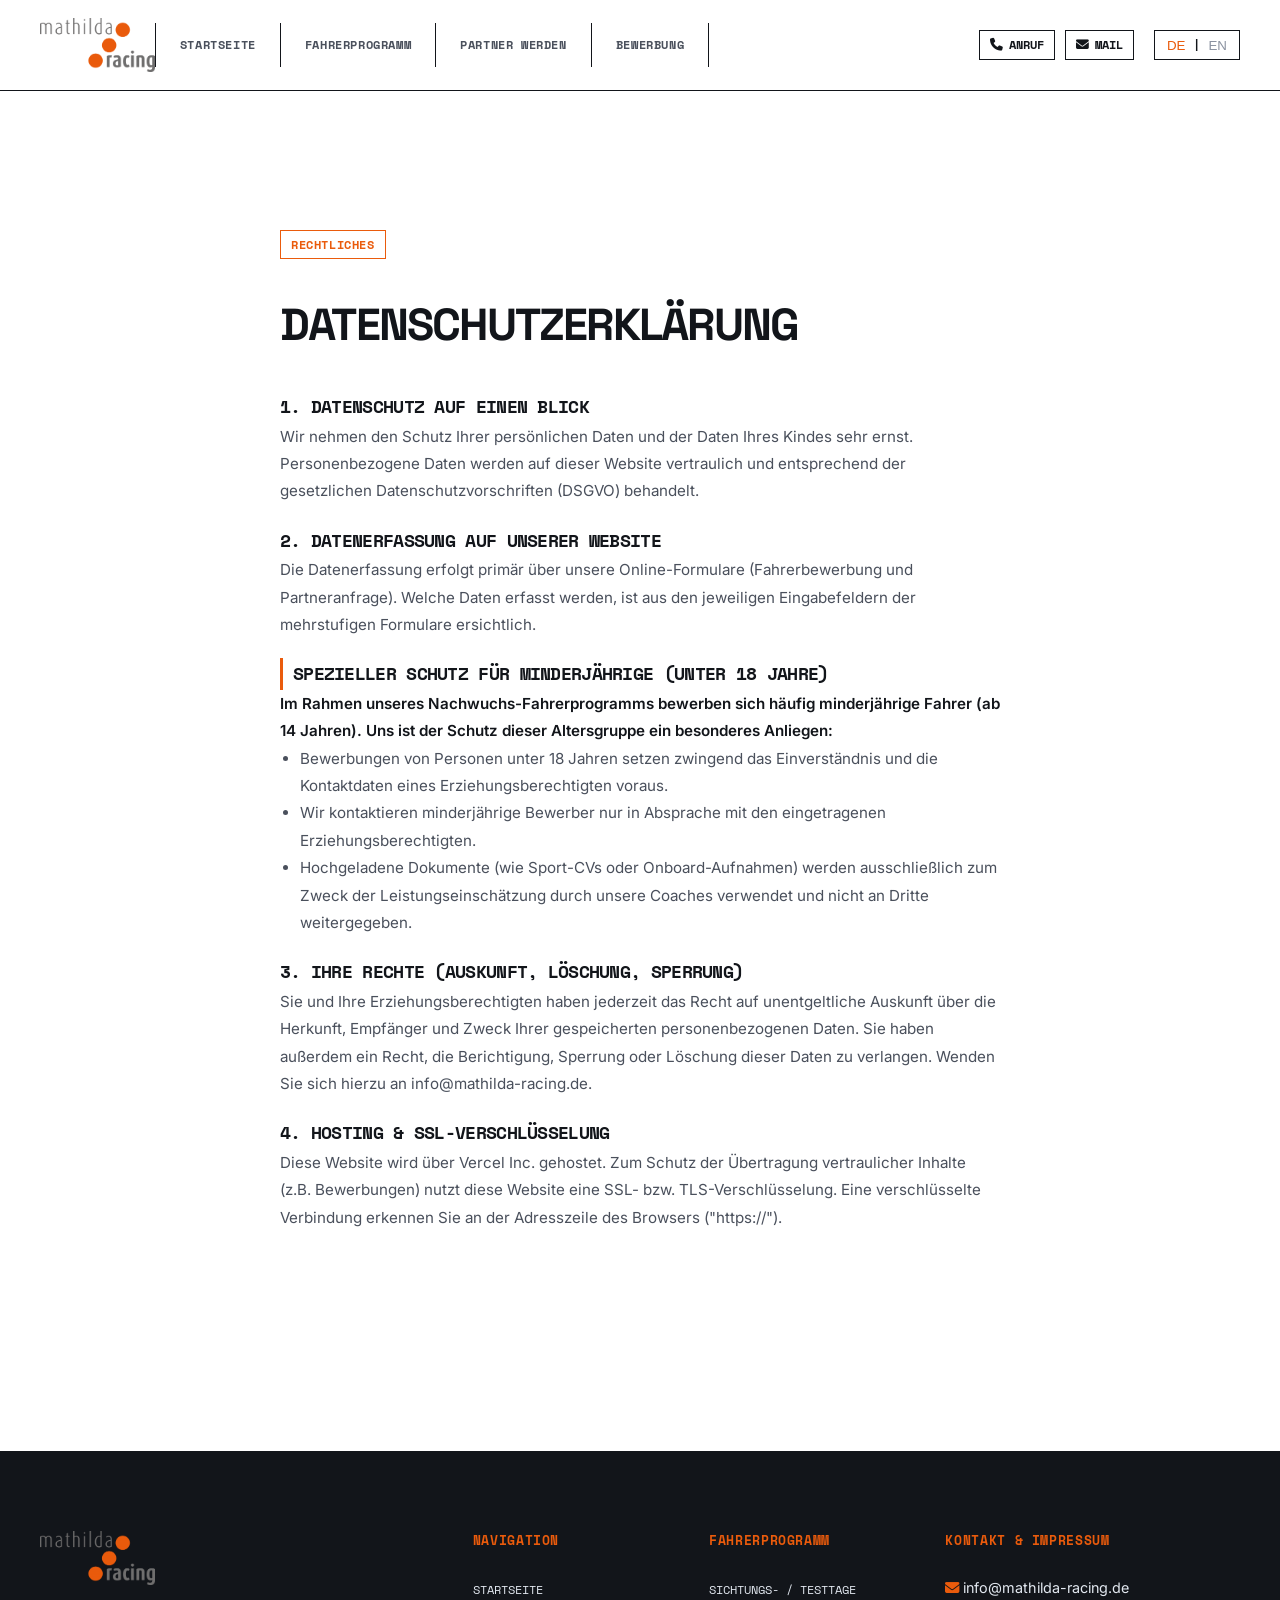
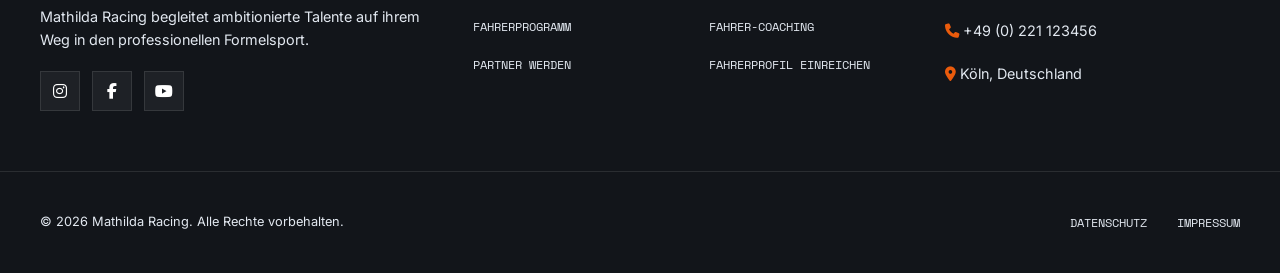
==== datenschutz.html @ 531b7402 "feat: complete migration to multi-page conversion funnel with multi-step forms and localized subpage" ====
<!DOCTYPE html>
<html lang="de">
<head>
  <meta charset="UTF-8">
  <meta name="viewport" content="width=device-width, initial-scale=1.0">
  <title>Datenschutzerklärung | Mathilda Racing</title>
  
  <!-- CSS Link -->
  <link rel="stylesheet" href="style.css">
  
  <!-- FontAwesome Icons via CDN -->
  <link rel="stylesheet" href="https://cdnjs.cloudflare.com/ajax/libs/font-awesome/6.4.0/css/all.min.css">
</head>
<body>

  <!-- HEADER & NAVIGATION -->
  <header>
    <div class="container header-container">
      <a href="index.html" class="logo-wrapper">
        <img src="./downloaded_images/mathildaLogo-min-300x141-1.png" alt="Mathilda Racing Logo" id="site-logo">
      </a>
      
      <nav id="main-nav">
        <ul>
          <li><a href="index.html">Startseite</a></li>
          <li><a href="fahrerprogramm.html">Fahrerprogramm</a></li>
          <li><a href="partner.html">Partner werden</a></li>
          <li><a href="fahrerprogramm.html#apply" class="btn-navigate">Bewerbung</a></li>
        </ul>
      </nav>

      <div class="header-contact">
        <a href="tel:+49221123456" class="contact-btn"><i class="fas fa-phone"></i> <span>Anruf</span></a>
        <a href="mailto:info@mathilda-racing.de" class="contact-btn"><i class="fas fa-envelope"></i> <span>Mail</span></a>
      </div>

      <div class="lang-switcher">
        <button class="lang-btn active" data-lang="de">DE</button>
        <span class="lang-separator">|</span>
        <button class="lang-btn" data-lang="en">EN</button>
      </div>

      <button class="mobile-nav-toggle" aria-label="Navigation umschalten" id="mobile-toggle">
        <i class="fas fa-bars"></i>
      </button>
    </div>
  </header>

  <main>
    <section class="page-section active" style="padding-top: 140px; min-height: 80vh;">
      <div class="container" style="max-width: 800px; margin: 0 auto;">
        <span class="badge">Rechtliches</span>
        <h1 style="font-size: 2.8rem; margin-top: 10px; margin-bottom: 30px;" data-i18n="legal-datenschutz-title">Datenschutzerklärung</h1>
        
        <div class="legal-content" style="color: var(--text-secondary); line-height: 1.8; font-size: 0.95rem;">
          <h3 style="color: var(--text-primary); margin-top: 20px; font-family: var(--font-mono); font-size: 1.1rem;" data-i18n="legal-ds-1-title">1. Datenschutz auf einen Blick</h3>
          <p>
            Wir nehmen den Schutz Ihrer persönlichen Daten und der Daten Ihres Kindes sehr ernst. Personenbezogene Daten werden auf dieser Website vertraulich und entsprechend der gesetzlichen Datenschutzvorschriften (DSGVO) behandelt.
          </p>

          <h3 style="color: var(--text-primary); margin-top: 20px; font-family: var(--font-mono); font-size: 1.1rem;" data-i18n="legal-ds-2-title">2. Datenerfassung auf unserer Website</h3>
          <p>
            Die Datenerfassung erfolgt primär über unsere Online-Formulare (Fahrerbewerbung und Partneranfrage). Welche Daten erfasst werden, ist aus den jeweiligen Eingabefeldern der mehrstufigen Formulare ersichtlich.
          </p>

          <h3 style="color: var(--text-primary); margin-top: 20px; font-family: var(--font-mono); font-size: 1.1rem; border-left: 3px solid var(--accent); padding-left: 10px;" data-i18n="legal-ds-minor-title">Spezieller Schutz für Minderjährige (Unter 18 Jahre)</h3>
          <p style="color: var(--text-primary); font-weight: 600;">
            Im Rahmen unseres Nachwuchs-Fahrerprogramms bewerben sich häufig minderjährige Fahrer (ab 14 Jahren). Uns ist der Schutz dieser Altersgruppe ein besonderes Anliegen:
          </p>
          <ul style="margin-left: 20px; margin-bottom: 15px;">
            <li>Bewerbungen von Personen unter 18 Jahren setzen zwingend das Einverständnis und die Kontaktdaten eines Erziehungsberechtigten voraus.</li>
            <li>Wir kontaktieren minderjährige Bewerber nur in Absprache mit den eingetragenen Erziehungsberechtigten.</li>
            <li>Hochgeladene Dokumente (wie Sport-CVs oder Onboard-Aufnahmen) werden ausschließlich zum Zweck der Leistungseinschätzung durch unsere Coaches verwendet und nicht an Dritte weitergegeben.</li>
          </ul>

          <h3 style="color: var(--text-primary); margin-top: 20px; font-family: var(--font-mono); font-size: 1.1rem;" data-i18n="legal-ds-3-title">3. Ihre Rechte (Auskunft, Löschung, Sperrung)</h3>
          <p>
            Sie und Ihre Erziehungsberechtigten haben jederzeit das Recht auf unentgeltliche Auskunft über die Herkunft, Empfänger und Zweck Ihrer gespeicherten personenbezogenen Daten. Sie haben außerdem ein Recht, die Berichtigung, Sperrung oder Löschung dieser Daten zu verlangen. Wenden Sie sich hierzu an info@mathilda-racing.de.
          </p>

          <h3 style="color: var(--text-primary); margin-top: 20px; font-family: var(--font-mono); font-size: 1.1rem;" data-i18n="legal-ds-4-title">4. Hosting & SSL-Verschlüsselung</h3>
          <p>
            Diese Website wird über Vercel Inc. gehostet. Zum Schutz der Übertragung vertraulicher Inhalte (z.B. Bewerbungen) nutzt diese Website eine SSL- bzw. TLS-Verschlüsselung. Eine verschlüsselte Verbindung erkennen Sie an der Adresszeile des Browsers ("https://").
          </p>
        </div>
      </div>
    </section>
  </main>

  <!-- FOOTER -->
  <footer>
    <div class="container footer-grid">
      <div class="footer-col">
        <div class="logo-wrapper" style="margin-bottom: 20px;">
          <img src="./downloaded_images/mathildaLogo-min-300x141-1.png" alt="Mathilda Racing Logo">
        </div>
        <p>Mathilda Racing begleitet ambitionierte Talente auf ihrem Weg in den professionellen Formelsport.</p>
        <div class="social-links">
          <a href="https://www.instagram.com/mathilda.racing/" target="_blank" class="social-btn" aria-label="Instagram"><i class="fab fa-instagram"></i></a>
          <a href="https://www.facebook.com/mathildaracing/" target="_blank" class="social-btn" aria-label="Facebook"><i class="fab fa-facebook-f"></i></a>
          <a href="https://www.youtube.com/" target="_blank" class="social-btn" aria-label="YouTube"><i class="fab fa-youtube"></i></a>
        </div>
      </div>

      <div class="footer-col">
        <h4>Navigation</h4>
        <ul class="footer-links">
          <li><a href="index.html">Startseite</a></li>
          <li><a href="fahrerprogramm.html">Fahrerprogramm</a></li>
          <li><a href="partner.html">Partner werden</a></li>
        </ul>
      </div>

      <div class="footer-col">
        <h4>Fahrerprogramm</h4>
        <ul class="footer-links">
          <li><a href="fahrerprogramm.html#program">Sichtungs- / Testtage</a></li>
          <li><a href="fahrerprogramm.html#program">Fahrer-Coaching</a></li>
          <li><a href="fahrerprogramm.html#apply">Fahrerprofil einreichen</a></li>
        </ul>
      </div>

      <div class="footer-col">
        <h4>Kontakt & Impressum</h4>
        <p><i class="fas fa-envelope text-accent"></i> info@mathilda-racing.de</p>
        <p><i class="fas fa-phone text-accent"></i> +49 (0) 221 123456</p>
        <p><i class="fas fa-location-dot text-accent"></i> Köln, Deutschland</p>
      </div>
    </div>

    <div class="container footer-bottom">
      <p>&copy; 2026 Mathilda Racing. Alle Rechte vorbehalten.</p>
      <div class="footer-legal-links">
        <a href="datenschutz.html">Datenschutz</a>
        <a href="impressum.html">Impressum</a>
      </div>
    </div>
  </footer>

  <!-- Script initialization -->
  <script src="translations.js"></script>
  <script src="app.js"></script>
</body>
</html>
---- style.css ----
@import url('https://fonts.googleapis.com/css2?family=Inter:wght@300;400;500;600;700&family=Space+Grotesk:wght@500;700;800&family=Space+Mono:wght@400;700&display=swap');

:root {
  --bg-primary: #ffffff;
  --bg-secondary: #fafafa;
  --bg-tertiary: #f2f2f5;
  --bg-card: #ffffff;
  
  --border-color: #12151a;
  --border-muted: #e2e8f0;
  
  --accent: #ea5b0c;
  --accent-hover: #ff7324;
  --accent-rgb: 234, 91, 12;
  
  --text-primary: #12151a;
  --text-secondary: #4a505c;
  --text-muted: #8a92a0;
  
  --font-display: 'Space Grotesk', sans-serif;
  --font-mono: 'Space Mono', monospace;
  --font-body: 'Inter', sans-serif;
  
  --transition: all 0.25s cubic-bezier(0.16, 1, 0.3, 1);
  --max-width: 1300px;
}

html {
  overflow-x: hidden;
  scroll-behavior: smooth;
}

* {
  box-sizing: border-box;
  margin: 0;
  padding: 0;
}

body {
  font-family: var(--font-body);
  background-color: var(--bg-primary);
  color: var(--text-primary);
  line-height: 1.6;
  overflow-x: hidden;
}

/* Custom Scrollbar */
::-webkit-scrollbar {
  width: 8px;
}
::-webkit-scrollbar-track {
  background: var(--bg-secondary);
}
::-webkit-scrollbar-thumb {
  background: var(--border-color);
}

/* Typography & Structural Elements */
h1, h2, h3, h4, h5, h6 {
  font-family: var(--font-display);
  font-weight: 800;
  letter-spacing: -0.04em; /* Tight editorial letter spacing */
  text-transform: uppercase;
  color: var(--text-primary);
}

p {
  color: var(--text-secondary);
}

a {
  color: inherit;
  text-decoration: none;
  transition: var(--transition);
}

img {
  max-width: 100%;
  height: auto;
  display: block;
}

.container {
  max-width: var(--max-width);
  margin: 0 auto;
  padding: 0 40px;
}

.text-accent {
  color: var(--accent);
}

/* Structural Badges */
.badge {
  display: inline-block;
  font-family: var(--font-mono);
  font-size: 0.75rem;
  font-weight: 700;
  text-transform: uppercase;
  color: var(--accent);
  background: transparent;
  border: 1px solid var(--accent);
  padding: 4px 10px;
  margin-bottom: 20px;
  letter-spacing: 0.05em;
}

.mono-label {
  font-family: var(--font-mono);
  font-size: 0.75rem;
  text-transform: uppercase;
  color: var(--text-muted);
  letter-spacing: 0.1em;
}

/* Custom Buttons (Editorial look) */
.btn {
  display: inline-flex;
  align-items: center;
  justify-content: center;
  padding: 16px 32px;
  font-family: var(--font-mono);
  font-weight: 700;
  font-size: 0.8rem;
  text-transform: uppercase;
  letter-spacing: 0.05em;
  cursor: pointer;
  transition: var(--transition);
  border-radius: 0;
  border: 1px solid var(--border-color);
  gap: 12px;
}

.btn-primary {
  background-color: var(--border-color);
  color: #ffffff;
}

.btn-primary:hover {
  background-color: var(--accent);
  border-color: var(--accent);
}

.btn-secondary {
  background-color: transparent;
  color: var(--text-primary);
}

.btn-secondary:hover {
  background-color: var(--bg-tertiary);
}

/* Header & Navigation */
header {
  position: fixed;
  top: 0;
  left: 0;
  width: 100%;
  z-index: 1000;
  background: rgba(255, 255, 255, 0.9);
  backdrop-filter: blur(10px);
  border-bottom: 1px solid var(--border-color);
  transition: var(--transition);
}

header.scrolled {
  padding: 5px 0;
}

.header-container {
  display: flex;
  justify-content: space-between;
  align-items: center;
  height: 90px;
  transition: var(--transition);
}

header.scrolled .header-container {
  height: 70px;
}

.logo-wrapper {
  display: flex;
  align-items: center;
}

.logo-wrapper img {
  height: 54px;
  width: auto;
  object-fit: contain;
}

header.scrolled .logo-wrapper img {
  height: 44px;
}

nav ul {
  display: flex;
  list-style: none;
  border-left: 1px solid var(--border-color);
}

nav ul li {
  border-right: 1px solid var(--border-color);
}

nav ul li a {
  display: block;
  padding: 12px 24px;
  font-family: var(--font-mono);
  font-weight: 700;
  font-size: 0.75rem;
  text-transform: uppercase;
  letter-spacing: 0.05em;
  color: var(--text-secondary);
  white-space: nowrap;
}

nav ul li a:hover, nav ul li a.active {
  color: var(--accent);
  background: var(--bg-secondary);
}

.mobile-nav-toggle {
  display: none;
  background: transparent;
  border: 1px solid var(--border-color);
  width: 44px;
  height: 44px;
  color: var(--text-primary);
  font-size: 1.2rem;
  cursor: pointer;
  align-items: center;
  justify-content: center;
}

/* Main Area */
main {
  margin-top: 90px;
}

.page-section {
  display: none;
  opacity: 0;
  transition: opacity 0.4s ease;
  padding: 100px 0;
}

#home.page-section {
  padding: 0;
}

.page-section.active {
  display: block;
  opacity: 1;
}

/* ----------------- SECTION: HOME ----------------- */
/* Hero Section (Centered Dark Layout) */
.hero {
  position: relative;
  min-height: 85vh;
  display: flex;
  align-items: center;
  justify-content: center;
  text-align: center;
  border-bottom: 1px solid var(--border-color);
  overflow: hidden;
}

.hero-slideshow {
  position: absolute;
  top: 0;
  left: 0;
  width: 100%;
  height: 100%;
  z-index: 1;
  overflow: hidden;
  background-color: #0c0d10; /* Dark background prevents white-flashing during transitions */
}

.hero-slide {
  position: absolute;
  top: 0;
  left: 0;
  width: 100%;
  height: 100%;
  background-size: cover;
  background-position: center 38%; /* Vertically centers the drivers' faces/helmets */
  transform-origin: center 38%;    /* Zooms in/out directly from the faces to prevent cropping during animation */
  opacity: 0;
  transition: opacity 1.5s ease-in-out; /* Smooth cross-fade transition */
  filter: brightness(0.32) contrast(1.05); /* Darkened for strong contrast */
  transform: scale(1.02);
  animation: slowZoom 20s infinite alternate ease-in-out; /* Continuous zoom prevents snapping on class toggle */
}

.hero-slide.active {
  opacity: 1;
}

.hero-gradient-overlay {
  position: absolute;
  top: 0;
  left: 0;
  width: 100%;
  height: 100%;
  z-index: 2;
  background: rgba(18, 21, 26, 0.45); /* Extra dark layer */
}

.hero-container-inner {
  position: relative;
  z-index: 3;
  width: 100%;
  display: flex;
  justify-content: center;
}

.hero-content-wrapper {
  max-width: 850px;
  display: flex;
  flex-direction: column;
  align-items: center;
  text-align: center;
}

.hero h1 {
  font-size: 4rem;
  line-height: 0.95;
  margin-bottom: 24px;
  font-weight: 800;
  color: #ffffff !important;
}

.hero .text-gradient {
  background: linear-gradient(135deg, #ffffff 45%, #ffb380 100%);
  -webkit-background-clip: text;
  -webkit-text-fill-color: transparent;
}

.hero .sub-headline {
  font-size: 1.25rem;
  color: #e2e8f0; /* Crisp light silver for readability */
  margin-bottom: 40px;
  max-width: 650px;
}

.hero-ctas {
  display: flex;
  justify-content: center;
  gap: 20px;
}

.hero-ctas .btn-primary {
  background-color: var(--accent) !important;
  border-color: var(--accent) !important;
  color: #ffffff !important;
}

.hero-ctas .btn-primary:hover {
  background-color: var(--accent-hover) !important;
  border-color: var(--accent-hover) !important;
}

.hero-ctas .btn-secondary {
  color: #ffffff !important;
  border: 1px solid rgba(255, 255, 255, 0.5) !important;
  background: rgba(255, 255, 255, 0.08) !important;
}

.hero-ctas .btn-secondary:hover {
  background: #ffffff !important;
  color: #000000 !important;
  border-color: #ffffff !important;
}

/* Trust Banner (Datasheet layout) */
.trust-banner {
  background: var(--bg-secondary);
  border-bottom: 1px solid var(--border-color);
}

.trust-grid {
  display: grid;
  grid-template-columns: repeat(4, 1fr);
}

.trust-item {
  padding: 40px;
  border-right: 1px solid var(--border-color);
}

.trust-item:last-child {
  border-right: none;
}

.trust-number {
  font-family: var(--font-display);
  font-size: 3rem;
  font-weight: 800;
  color: var(--accent);
  line-height: 1;
  margin-bottom: 10px;
}

.trust-text {
  font-family: var(--font-mono);
  font-size: 0.7rem;
  color: var(--text-secondary);
  text-transform: uppercase;
  letter-spacing: 0.05em;
  font-weight: 700;
}

/* Offering / Bento Grid (Strict Outlines) */
.offering-section {
  padding: 120px 0;
  border-bottom: 1px solid var(--border-color);
}

.section-header-editorial {
  display: flex;
  justify-content: space-between;
  align-items: flex-end;
  margin-bottom: 60px;
  border-bottom: 1px solid var(--border-color);
  padding-bottom: 30px;
}

.section-title {
  font-size: 3rem;
}

.grid-cards {
  display: grid;
  grid-template-columns: repeat(3, 1fr);
  border: 1px solid var(--border-color);
}

.card {
  background: var(--bg-card);
  padding: 50px 40px;
  border-right: 1px solid var(--border-color);
  transition: var(--transition);
  display: flex;
  flex-direction: column;
}

.card:last-child {
  border-right: none;
}

.card:hover {
  background: var(--bg-secondary);
}

.card-icon {
  font-size: 2.5rem;
  color: var(--accent);
  margin-bottom: 30px;
}

.card h3 {
  font-size: 1.6rem;
  margin-bottom: 16px;
}

.card p {
  font-size: 0.95rem;
  margin-bottom: 30px;
  flex-grow: 1;
}

.card-list {
  list-style: none;
  margin-bottom: 40px;
}

.card-list li {
  font-family: var(--font-mono);
  font-size: 0.75rem;
  color: var(--text-secondary);
  margin-bottom: 12px;
  display: flex;
  align-items: center;
  gap: 12px;
}

.card-list li::before {
  content: '→';
  color: var(--accent);
  font-weight: bold;
}

/* Timeline Flow (Structural Grid) */
.process-section {
  padding: 120px 0;
  border-bottom: 1px solid var(--border-color);
}

.timeline {
  display: grid;
  grid-template-columns: repeat(5, 1fr);
  border: 1px solid var(--border-color);
  margin-top: 60px;
}

.timeline-step {
  padding: 40px 30px;
  border-right: 1px solid var(--border-color);
  position: relative;
  transition: var(--transition);
}

.timeline-step:last-child {
  border-right: none;
}

.timeline-step:hover {
  background: var(--bg-secondary);
}

.timeline-number {
  font-family: var(--font-mono);
  font-size: 2.5rem;
  font-weight: 700;
  color: var(--accent);
  margin-bottom: 20px;
  opacity: 0.3;
  transition: var(--transition);
}

.timeline-step:hover .timeline-number {
  opacity: 1;
}

.timeline-step h4 {
  font-size: 1.1rem;
  margin-bottom: 12px;
}

.timeline-step p {
  font-size: 0.85rem;
}

/* Case Study Teaser Box (Editorial Asymmetrical) */
.case-study-teaser {
  padding: 120px 0;
  border-bottom: 1px solid var(--border-color);
}

.teaser-box {
  display: grid;
  grid-template-columns: 1.1fr 1fr;
  border: 1px solid var(--border-color);
}

.teaser-image {
  height: 100%;
  min-height: 500px;
  background-size: cover;
  background-position: center top; /* Align to top to prevent cropping heads or cars */
  border-right: 1px solid var(--border-color);
}

.teaser-content {
  padding: 60px;
  display: flex;
  flex-direction: column;
  justify-content: center;
}

.teaser-content h3 {
  font-size: 2.2rem;
  margin-bottom: 20px;
  line-height: 1.1;
}

.teaser-content p {
  margin-bottom: 40px;
}

/* Call to Action Block */
.cta-block {
  text-align: center;
  padding: 150px 40px;
  background: var(--bg-secondary);
  border-bottom: 1px solid var(--border-color);
}

.cta-block h2 {
  font-size: 3.5rem;
  line-height: 0.95;
  margin-bottom: 24px;
}

.cta-block p {
  max-width: 600px;
  margin: 0 auto 40px;
  font-size: 1.1rem;
}

/* ----------------- SECTION: PROGRAM ----------------- */
.phases-grid {
  display: grid;
  grid-template-columns: repeat(3, 1fr);
  border: 1px solid var(--border-color);
  margin-top: 60px;
  margin-bottom: 80px;
}

.phase-card {
  padding: 50px 40px;
  border-right: 1px solid var(--border-color);
  background: var(--bg-card);
}

.phase-card:last-child {
  border-right: none;
}

.phase-header {
  display: flex;
  justify-content: space-between;
  align-items: flex-end;
  margin-bottom: 30px;
  border-bottom: 1px solid var(--border-color);
  padding-bottom: 20px;
}

.phase-number {
  font-family: var(--font-mono);
  font-size: 2rem;
  color: var(--accent);
  opacity: 0.5;
}

.phase-card h3 {
  font-size: 1.5rem;
}

.phase-list {
  list-style: none;
}

.phase-list li {
  font-size: 0.95rem;
  color: var(--text-secondary);
  padding: 12px 0;
  border-bottom: 1px solid var(--border-muted);
  display: flex;
  align-items: flex-start;
  gap: 12px;
}

.phase-list li:last-child {
  border-bottom: none;
}

.phase-list li::before {
  content: '▸';
  color: var(--accent);
}

/* Parent Info Center */
.parent-info-box {
  border: 1px solid var(--border-color);
  padding: 60px;
  margin: 80px 0;
  background: var(--bg-secondary);
}

.parent-info-content h3 {
  font-size: 2rem;
  margin-bottom: 20px;
  display: flex;
  align-items: center;
  gap: 16px;
}

.parent-info-grid {
  display: grid;
  grid-template-columns: repeat(2, 1fr);
  gap: 40px;
  margin-top: 40px;
}

.parent-item h4 {
  font-size: 1.15rem;
  margin-bottom: 12px;
}

.parent-item p {
  font-size: 0.9rem;
}

/* Pathways & Pricing */
.pathway-section {
  padding: 100px 0;
}

.pricing-grid {
  display: grid;
  grid-template-columns: repeat(4, 1fr);
  border: 1px solid var(--border-color);
  margin-top: 60px;
}

.price-card {
  background: var(--bg-card);
  padding: 40px 30px;
  border-right: 1px solid var(--border-color);
  text-align: left;
  display: flex;
  flex-direction: column;
  position: relative;
}

.price-card:last-child {
  border-right: none;
}

.price-card.featured {
  background: var(--bg-secondary);
}

.price-card.featured::after {
  content: '[ BEST OPTION ]';
  position: absolute;
  top: 24px;
  right: 24px;
  font-family: var(--font-mono);
  font-weight: 700;
  font-size: 0.65rem;
  color: var(--accent);
}

.price-card h3 {
  font-size: 1.3rem;
  margin-bottom: 8px;
}

.price-card p {
  font-size: 0.9rem;
  color: var(--text-secondary);
  line-height: 1.5;
  min-height: 65px; /* Ensures all descriptions take up the same vertical space for perfect grid alignment */
  margin-bottom: 20px;
}

.price-tag {
  font-family: var(--font-mono);
  font-size: 1.25rem;
  font-weight: 700;
  color: var(--accent);
  margin: 20px 0;
  border-bottom: 1px solid var(--border-color);
  padding-bottom: 10px;
}

.price-features {
  list-style: none;
  margin-bottom: 30px;
  flex-grow: 1;
}

.price-features li {
  font-size: 0.85rem;
  color: var(--text-secondary);
  margin-bottom: 12px;
  display: flex;
  gap: 8px;
}

.price-features li::before {
  content: '·';
  color: var(--accent);
  font-weight: 900;
}

/* ----------------- SECTION: FAHRER ----------------- */
.case-study-hero {
  display: grid;
  grid-template-columns: 1.1fr 1fr;
  border: 1px solid var(--border-color);
  margin-top: 60px;
  margin-bottom: 60px;
}

.case-study-media {
  display: flex;
}

.case-study-media img {
  width: 100%;
  height: 100%;
  min-height: 500px;
  object-fit: cover;
  object-position: center top; /* Prevent Mathilda's head from being cut off in portrait photo */
  border-right: 1px solid var(--border-color);
}

.case-study-text {
  padding: 60px;
  display: flex;
  flex-direction: column;
  justify-content: center;
}

.case-study-text h2 {
  font-size: 2.5rem;
  margin-bottom: 20px;
  line-height: 1.05;
}

.driver-stats-grid {
  display: grid;
  grid-template-columns: repeat(2, 1fr);
  border: 1px solid var(--border-color);
  margin-bottom: 100px;
}

.stats-card {
  padding: 50px;
  border-right: 1px solid var(--border-color);
}

.stats-card:last-child {
  border-right: none;
}

.stats-card h3 {
  font-size: 1.5rem;
  margin-bottom: 24px;
  border-bottom: 1px solid var(--border-color);
  padding-bottom: 15px;
}

.stats-list li {
  display: flex;
  justify-content: space-between;
  padding: 12px 0;
  border-bottom: 1px solid var(--border-muted);
  font-size: 0.95rem;
}

.stats-label {
  font-family: var(--font-mono);
  font-size: 0.75rem;
  color: var(--text-muted);
}

.stats-value {
  font-weight: 700;
}

/* Image Slider Gallery */
.gallery-section {
  padding: 100px 0;
  border-top: 1px solid var(--border-color);
}

.carousel-container {
  position: relative;
  margin-top: 60px;
  border: 1px solid var(--border-color);
  overflow: hidden;
}

.carousel-track {
  display: flex;
  transition: transform 0.5s cubic-bezier(0.16, 1, 0.3, 1);
  height: 600px;
}

.carousel-slide {
  min-width: 100%;
  height: 100%;
  position: relative;
}

.carousel-slide img {
  width: 100%;
  height: 100%;
  object-fit: cover;
}

.carousel-caption {
  position: absolute;
  bottom: 0;
  left: 0;
  right: 0;
  background: linear-gradient(transparent, rgba(18, 21, 26, 0.9));
  padding: 40px;
  color: #ffffff;
}

.carousel-caption h4 {
  font-size: 1.5rem;
  margin-bottom: 8px;
  color: #ffffff;
}

.carousel-caption p {
  color: var(--border-muted);
}

.carousel-btn {
  position: absolute;
  top: 50%;
  transform: translateY(-50%);
  background: var(--border-color);
  border: none;
  color: #ffffff;
  width: 60px;
  height: 60px;
  display: flex;
  align-items: center;
  justify-content: center;
  cursor: pointer;
  z-index: 10;
  font-size: 1.2rem;
  transition: var(--transition);
}

.carousel-btn:hover {
  background: var(--accent);
}

.carousel-btn.prev {
  left: 0;
}

.carousel-btn.next {
  right: 0;
}

/* ----------------- SECTION: PARTNER ----------------- */
.partner-pitch {
  display: grid;
  grid-template-columns: 1.2fr 1fr;
  border: 1px solid var(--border-color);
  margin-top: 60px;
  margin-bottom: 60px;
}

.pitch-text {
  padding: 60px;
  display: flex;
  flex-direction: column;
  justify-content: center;
  border-right: 1px solid var(--border-color);
}

.pitch-text h2 {
  font-size: 2.5rem;
  margin-bottom: 20px;
}

.pitch-image {
  height: 100%;
  min-height: 500px;
  background-size: cover;
  background-position: center;
}

.options-grid {
  display: grid;
  grid-template-columns: repeat(3, 1fr);
  border: 1px solid var(--border-color);
}

.option-card {
  padding: 50px 40px;
  border-right: 1px solid var(--border-color);
  background: var(--bg-card);
}

.option-card:last-child {
  border-right: none;
}

.option-icon {
  font-size: 2.5rem;
  color: var(--accent);
  margin-bottom: 24px;
}

.option-card h3 {
  font-size: 1.4rem;
  margin-bottom: 12px;
}

/* Logos list style */
.logo-showcase {
  padding: 100px 0;
  border-top: 1px solid var(--border-color);
}

.logo-grid {
  display: grid;
  grid-template-columns: repeat(5, 1fr);
  border: 1px solid var(--border-color);
  margin-top: 50px;
}

.logo-item {
  background: var(--bg-card);
  border-right: 1px solid var(--border-color);
  padding: 30px;
  display: flex;
  align-items: center;
  justify-content: center;
  height: 120px;
  transition: var(--transition);
}

.logo-item:last-child {
  border-right: none;
}

.logo-item img {
  max-height: 50px;
  max-width: 100%;
  object-fit: contain;
  filter: grayscale(1) contrast(1.2);
  opacity: 0.6;
  transition: var(--transition);
}

.logo-item:hover img {
  filter: grayscale(0) contrast(1);
  opacity: 1;
}

/* ----------------- SECTION: BEWERBUNG ----------------- */
.forms-container {
  max-width: 800px;
  margin: 60px auto 0;
}

.form-toggle-wrapper {
  display: grid;
  grid-template-columns: repeat(2, 1fr);
  border: 1px solid var(--border-color);
  margin-bottom: 40px;
}

.form-toggle-btn {
  padding: 18px;
  background: transparent;
  border: none;
  color: var(--text-secondary);
  font-family: var(--font-mono);
  font-weight: 700;
  font-size: 0.8rem;
  cursor: pointer;
  transition: var(--transition);
  text-transform: uppercase;
  letter-spacing: 0.05em;
  border-right: 1px solid var(--border-color);
}

.form-toggle-btn:last-child {
  border-right: none;
}

.form-toggle-btn.active {
  background: var(--border-color);
  color: #ffffff;
}

.contact-form-section {
  display: none;
  border: 1px solid var(--border-color);
  padding: 50px;
  background: var(--bg-card);
}

.contact-form-section.active {
  display: block;
}

.contact-form-section h3 {
  font-size: 1.8rem;
  margin-bottom: 30px;
  border-bottom: 1px solid var(--border-color);
  padding-bottom: 15px;
}

.form-group {
  margin-bottom: 24px;
}

.form-row {
  display: grid;
  grid-template-columns: repeat(2, 1fr);
  gap: 24px;
}

label {
  display: block;
  font-family: var(--font-mono);
  font-size: 0.7rem;
  font-weight: 700;
  text-transform: uppercase;
  margin-bottom: 8px;
  color: var(--text-secondary);
  letter-spacing: 0.05em;
}

input[type="text"],
input[type="email"],
input[type="number"],
input[type="tel"],
select,
textarea {
  width: 100%;
  padding: 16px;
  background: var(--bg-secondary);
  border: 1px solid var(--border-color);
  border-radius: 0;
  color: var(--text-primary);
  font-family: var(--font-body);
  font-size: 0.9rem;
  transition: var(--transition);
}

input:focus,
select:focus,
textarea:focus {
  outline: none;
  border-color: var(--accent);
  background: var(--bg-primary);
}

.file-upload-wrapper {
  border: 1px dashed var(--border-color);
  padding: 40px;
  text-align: center;
  background: var(--bg-secondary);
  cursor: pointer;
  transition: var(--transition);
}

.file-upload-wrapper:hover {
  background: var(--bg-tertiary);
}

.file-upload-wrapper i {
  font-size: 2rem;
  color: var(--text-muted);
  margin-bottom: 12px;
  display: block;
}

.form-feedback {
  margin-top: 30px;
  padding: 24px;
  border: 1px solid var(--border-color);
  display: none;
}

.form-feedback.success {
  background: rgba(234, 91, 12, 0.05);
  border-color: var(--accent);
  color: var(--text-primary);
  display: block;
}

/* ----------------- SECTION: FAQS ----------------- */
.faq-search {
  max-width: 600px;
  margin: 50px auto 40px;
}

.faq-search input {
  padding: 16px 24px;
  font-family: var(--font-mono);
}

.faq-list {
  max-width: 800px;
  margin: 0 auto;
  border-top: 1px solid var(--border-color);
}

.faq-item {
  border-bottom: 1px solid var(--border-color);
  background: var(--bg-card);
  transition: var(--transition);
}

.faq-question {
  padding: 24px;
  cursor: pointer;
  display: flex;
  justify-content: space-between;
  align-items: center;
  font-family: var(--font-display);
  font-weight: 800;
  font-size: 1.1rem;
}

.faq-answer {
  max-height: 0;
  overflow: hidden;
  transition: max-height 0.4s cubic-bezier(0.16, 1, 0.3, 1);
  background: var(--bg-secondary);
  border-top: 1px solid transparent;
}

.faq-answer-inner {
  padding: 24px 30px;
  font-size: 0.95rem;
  color: var(--text-secondary);
}

.faq-item.active .faq-answer {
  max-height: 500px;
  border-top-color: var(--border-color);
}

.faq-toggle-icon {
  font-family: var(--font-mono);
  font-size: 1.2rem;
  color: var(--text-muted);
  transition: var(--transition);
}

.faq-item.active .faq-toggle-icon {
  transform: rotate(45deg);
  color: var(--accent);
}

/* ----------------- FOOTER ----------------- */
footer {
  background: var(--border-color);
  color: #ffffff;
  padding: 80px 0 40px;
  margin-top: 120px;
}

.footer-grid {
  display: grid;
  grid-template-columns: 2fr 1fr 1fr 1.5fr;
  gap: 40px;
  margin-bottom: 60px;
}

.footer-col h4 {
  font-family: var(--font-mono);
  font-size: 0.8rem;
  margin-bottom: 24px;
  color: var(--accent);
  letter-spacing: 0.05em;
}

.footer-col p {
  font-size: 0.9rem;
  margin-bottom: 20px;
  color: var(--border-muted);
}

.footer-links {
  list-style: none;
}

.footer-links li {
  margin-bottom: 12px;
}

.footer-links li a {
  font-family: var(--font-mono);
  font-size: 0.75rem;
  color: var(--border-muted);
  text-transform: uppercase;
}

.footer-links li a:hover {
  color: var(--accent);
}

.social-links {
  display: flex;
  gap: 12px;
}

.social-btn {
  width: 40px;
  height: 40px;
  background: rgba(255, 255, 255, 0.05);
  border: 1px solid rgba(255, 255, 255, 0.1);
  display: flex;
  align-items: center;
  justify-content: center;
  transition: var(--transition);
  color: #ffffff;
}

.social-btn:hover {
  background: var(--accent);
  border-color: var(--accent);
  color: #000000;
}

.footer-bottom {
  border-top: 1px solid rgba(255, 255, 255, 0.1);
  padding-top: 40px;
  display: flex;
  justify-content: space-between;
  align-items: center;
}

.footer-bottom p {
  font-size: 0.8rem;
  color: var(--border-muted);
}

.footer-legal-links {
  display: flex;
  gap: 30px;
}

.footer-legal-links a {
  font-family: var(--font-mono);
  font-size: 0.75rem;
  color: var(--border-muted);
  text-transform: uppercase;
}

/* Header Contact Buttons */
.header-contact {
  display: flex;
  align-items: center;
  gap: 10px;
  margin-left: auto;
}

.contact-btn {
  display: inline-flex;
  align-items: center;
  gap: 6px;
  font-family: var(--font-mono);
  font-size: 0.75rem;
  font-weight: 700;
  color: var(--text-primary);
  border: 1px solid var(--border-color);
  padding: 4px 10px;
  transition: var(--transition);
  text-transform: uppercase;
}

.contact-btn:hover {
  border-color: var(--accent);
  color: var(--accent);
}

.contact-btn i {
  font-size: 0.8rem;
}

/* Language Switcher */
.lang-switcher {
  display: flex;
  align-items: center;
  font-family: var(--font-mono);
  font-size: 0.75rem;
  font-weight: 700;
  margin-left: 20px;
  border: 1px solid var(--border-color);
  padding: 4px 8px;
}

.lang-btn {
  background: transparent;
  border: none;
  color: var(--text-muted);
  cursor: pointer;
  transition: var(--transition);
  padding: 2px 4px;
}

.lang-btn.active, .lang-btn:hover {
  color: var(--accent);
}

.lang-separator {
  color: var(--border-color);
  margin: 0 4px;
}

/* Responsive adjustments */
@media (max-width: 1024px) {
  /* Mobile Menu Toggling at 1024px Breakpoint to prevent crowding */
  nav {
    display: none;
  }
  nav.open {
    display: block;
    position: absolute;
    top: 100%;
    left: 0;
    width: 100%;
    background: #ffffff;
    border-bottom: 1px solid var(--border-color);
    z-index: 999;
  }
  nav.open ul {
    flex-direction: column;
    border-left: none;
  }
  nav.open ul li {
    border-right: none;
    border-bottom: 1px solid var(--border-muted);
  }
  nav.open ul li:last-child {
    border-bottom: none;
  }
  nav.open ul li a {
    padding: 16px 24px;
  }
  .logo-wrapper img {
    height: 44px;
  }
  header.scrolled .logo-wrapper img {
    height: 38px;
  }
  .mobile-nav-toggle {
    display: flex;
  }
  .header-contact {
    margin-left: auto;
    margin-right: 10px;
  }
  .lang-switcher {
    margin-left: 0;
    margin-right: 15px;
  }

  /* Bento grid layouts -> 1 column */
  .grid-cards,
  .phases-grid,
  .options-grid {
    grid-template-columns: 1fr;
    border-bottom: none;
  }
  .card,
  .phase-card,
  .option-card {
    border-right: none !important;
    border-bottom: 1px solid var(--border-color) !important;
  }
  .card:last-child,
  .phase-card:last-child,
  .option-card:last-child {
    border-bottom: none !important;
  }

  /* Trust grid -> 2 columns */
  .trust-grid {
    grid-template-columns: repeat(2, 1fr);
  }
  .trust-item {
    border-right: 1px solid var(--border-color) !important;
    border-bottom: 1px solid var(--border-color) !important;
  }
  .trust-item:nth-child(2n) {
    border-right: none !important;
  }
  .trust-item:nth-child(3),
  .trust-item:nth-child(4) {
    border-bottom: none !important;
  }

  /* Logo grid -> 3 columns */
  .logo-grid {
    grid-template-columns: repeat(3, 1fr);
  }
  .logo-item {
    border-right: 1px solid var(--border-color) !important;
    border-bottom: 1px solid var(--border-color) !important;
  }
  .logo-item:nth-child(3n) {
    border-right: none !important;
  }
  .logo-item:nth-child(4),
  .logo-item:nth-child(5) {
    border-bottom: none !important;
  }

  /* Hero section -> scaling on tablets */
  .hero {
    min-height: 70vh;
  }
  .hero h1 {
    font-size: 3rem;
  }
  .hero .sub-headline {
    font-size: 1.1rem;
    padding: 0 20px;
  }

  /* Asymmetric blocks -> 1 column stack */
  .case-study-hero,
  .teaser-box,
  .partner-pitch {
    grid-template-columns: 1fr;
  }
  .case-study-media img,
  .teaser-image,
  .pitch-image {
    width: 100%;
    height: 380px;
    border-right: none !important;
    border-bottom: 1px solid var(--border-color) !important;
  }
  .teaser-content,
  .case-study-text,
  .pitch-text {
    padding: 50px 24px;
  }

  /* Pricing grid -> 2 columns */
  .pricing-grid {
    grid-template-columns: repeat(2, 1fr);
  }
  .price-card {
    border-right: 1px solid var(--border-color) !important;
    border-bottom: 1px solid var(--border-color) !important;
  }
  .price-card:nth-child(2n) {
    border-right: none !important;
  }
  .price-card:nth-child(3),
  .price-card:nth-child(4) {
    border-bottom: none !important;
  }

  /* Timeline -> 1 column stack on tablets to avoid text compression */
  .timeline {
    grid-template-columns: 1fr;
  }
  .timeline-step {
    border-right: none !important;
    border-bottom: 1px solid var(--border-color) !important;
  }
  .timeline-step:last-child {
    border-bottom: none !important;
  }
}

@media (max-width: 768px) {
  .container {
    padding: 0 20px;
  }
  .header-container {
    height: 75px;
  }
  .logo-wrapper img {
    height: 40px;
  }
  header.scrolled .logo-wrapper img {
    height: 34px;
  }
  .contact-btn span {
    display: none;
  }
  .contact-btn {
    padding: 5px 8px;
  }

  /* Mobile text scale */
  .hero h1 {
    font-size: 2.2rem;
    line-height: 1.0;
    word-break: break-word;
  }
  .section-title {
    font-size: 1.8rem;
  }
  .hero-ctas {
    flex-direction: column;
    gap: 12px;
    width: 100%;
  }
  .hero-ctas .btn {
    width: 100%;
  }

  /* Trust grid -> 1 column */
  .trust-grid {
    grid-template-columns: 1fr;
  }
  .trust-item {
    border-right: none !important;
    border-bottom: 1px solid var(--border-color) !important;
  }
  .trust-item:last-child {
    border-bottom: none !important;
  }

  /* Pricing grid -> 1 column */
  .pricing-grid {
    grid-template-columns: 1fr;
  }
  .price-card {
    border-right: none !important;
    border-bottom: 1px solid var(--border-color) !important;
  }
  .price-card p {
    min-height: auto;
    margin-bottom: 15px;
  }
  .price-card:last-child {
    border-bottom: none !important;
  }

  /* Driver profile stats -> 1 column */
  .driver-stats-grid {
    grid-template-columns: 1fr;
  }
  .stats-card {
    border-right: none !important;
    border-bottom: 1px solid var(--border-color) !important;
  }
  .stats-card:last-child {
    border-bottom: none !important;
  }



  /* Logo grid -> 2 columns */
  .logo-grid {
    grid-template-columns: repeat(2, 1fr);
  }
  .logo-item {
    border-right: 1px solid var(--border-color) !important;
    border-bottom: 1px solid var(--border-color) !important;
  }
  .logo-item:nth-child(2n) {
    border-right: none !important;
  }
  .logo-item:nth-child(4),
  .logo-item:nth-child(5) {
    border-bottom: none !important;
  }
  .logo-item:last-child {
    border-bottom: none !important;
  }

  /* Parent info & Forms */
  .parent-info-grid,
  .form-row {
    grid-template-columns: 1fr;
    gap: 24px;
  }
  .contact-form-section {
    padding: 30px 20px;
  }
  .carousel-track {
    height: 320px;
  }
  .carousel-caption h4 {
    font-size: 1.2rem;
  }
  .carousel-caption p {
    font-size: 0.8rem;
  }
}

/* Multi-step Form Progress & Styling */
.form-progress {
  position: relative;
  margin-bottom: 40px;
  background: var(--border-muted);
  height: 2px;
}

.progress-bar {
  position: absolute;
  top: 0;
  left: 0;
  height: 100%;
  background: var(--accent);
  transition: width 0.3s ease-in-out;
}

.progress-steps {
  display: flex;
  justify-content: space-between;
  position: absolute;
  top: -14px;
  left: 0;
  width: 100%;
}

.step-num {
  width: 30px;
  height: 30px;
  border-radius: 50%;
  background: var(--bg-card);
  border: 1px solid var(--border-color);
  color: var(--text-muted);
  display: flex;
  align-items: center;
  justify-content: center;
  font-family: var(--font-mono);
  font-size: 0.8rem;
  font-weight: 700;
  transition: var(--transition);
}

.step-num.active {
  border-color: var(--accent);
  color: var(--accent);
  background: var(--bg-secondary);
}

.step-num.completed {
  border-color: var(--border-color);
  color: var(--text-primary);
  background: rgba(234, 91, 12, 0.1);
}

.form-step {
  display: none;
}

.form-step.active {
  display: block;
}

.form-step textarea {
  width: 100%;
  background: var(--bg-secondary);
  border: 1px solid var(--border-color);
  color: var(--text-primary);
  padding: 12px 15px;
  font-family: inherit;
  font-size: 0.95rem;
  transition: var(--transition);
  resize: vertical;
  min-height: 100px;
}

.form-step textarea:focus {
  outline: none;
  border-color: var(--accent);
}

.form-step select:focus {
  outline: none;
  border-color: var(--accent);
}

.checkbox-group label a {
  transition: var(--transition);
}

.checkbox-group label a:hover {
  color: var(--accent);
}

.invalid-feedback {
  color: #ff3b30;
  font-family: var(--font-mono);
  font-size: 0.75rem;
  margin-top: 5px;
  display: none;
}

.form-group.has-error input,
.form-group.has-error textarea,
.form-group.has-error select {
  border-color: #ff3b30 !important;
}

.form-group.has-error .invalid-feedback {
  display: block;
}

/* Animations */
@keyframes slowZoom {
  from {
    transform: scale(1.02);
  }
  to {
    transform: scale(1.1);
  }
}
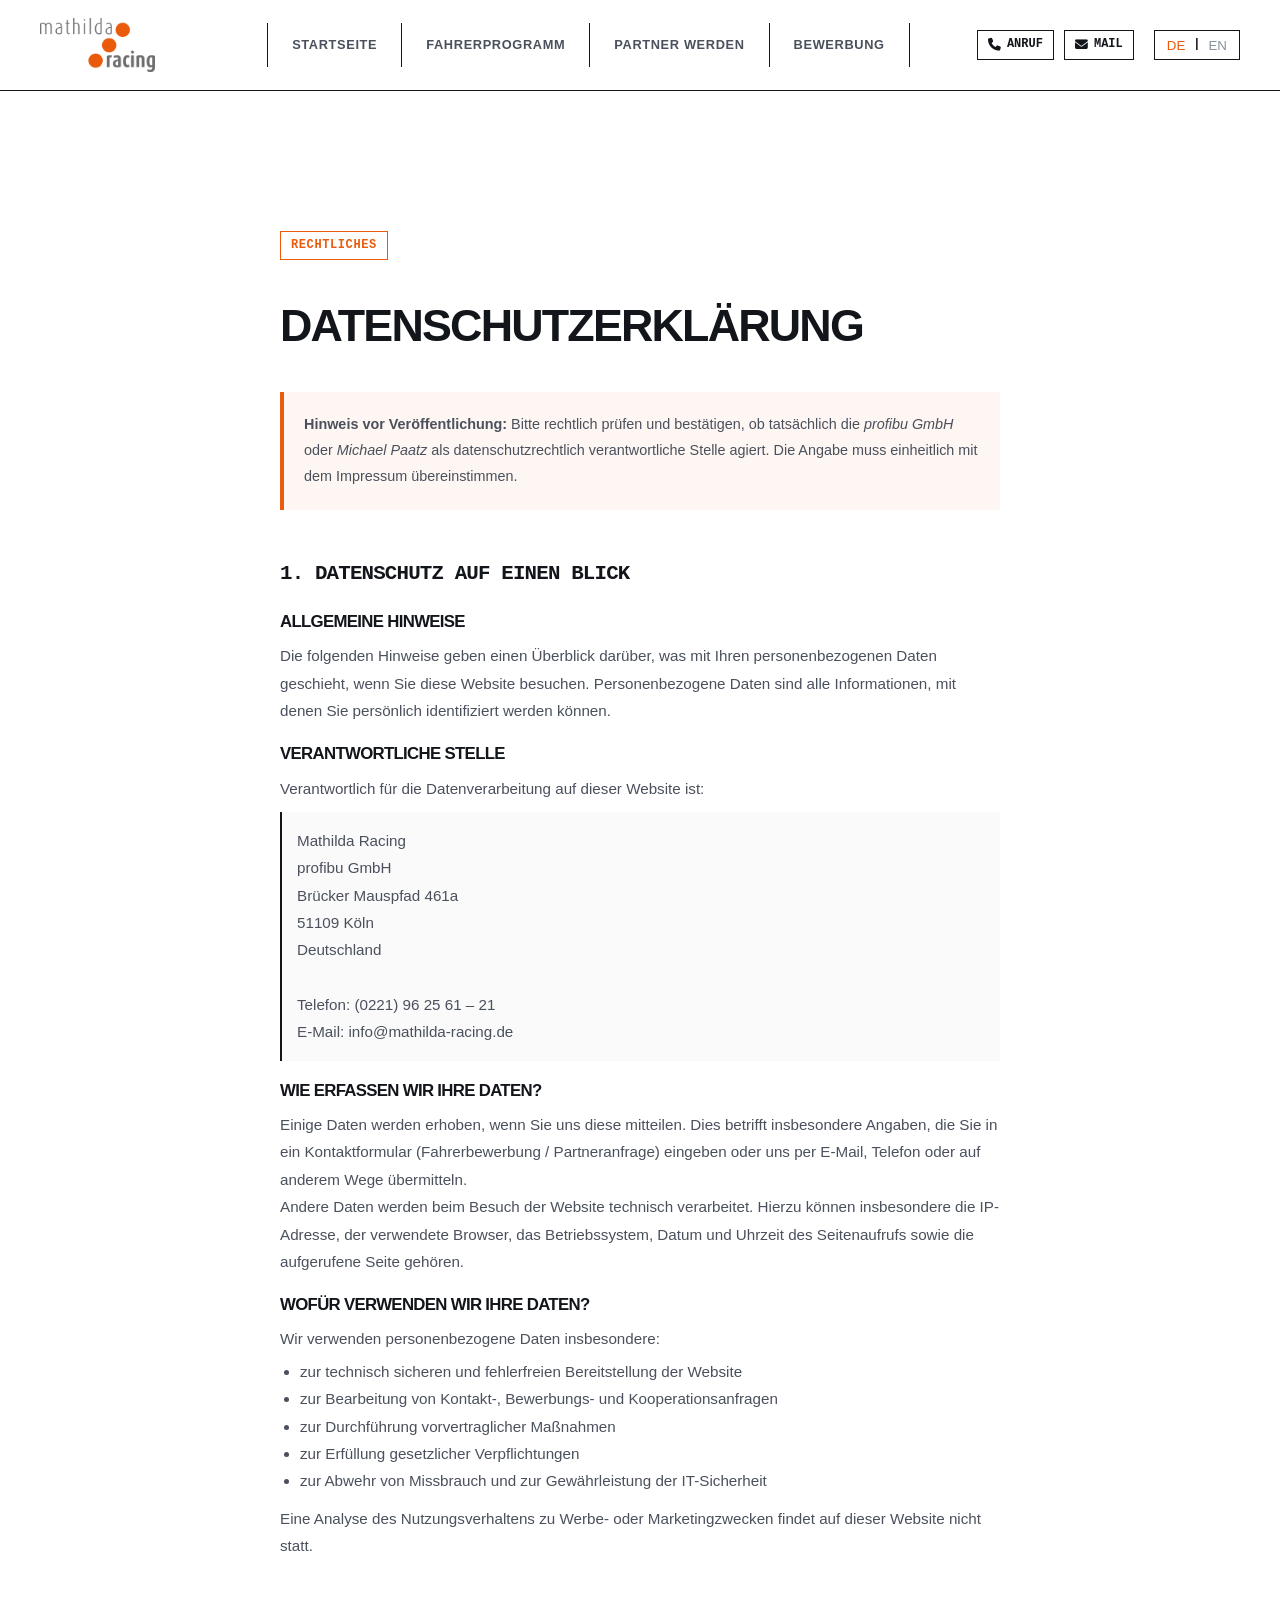
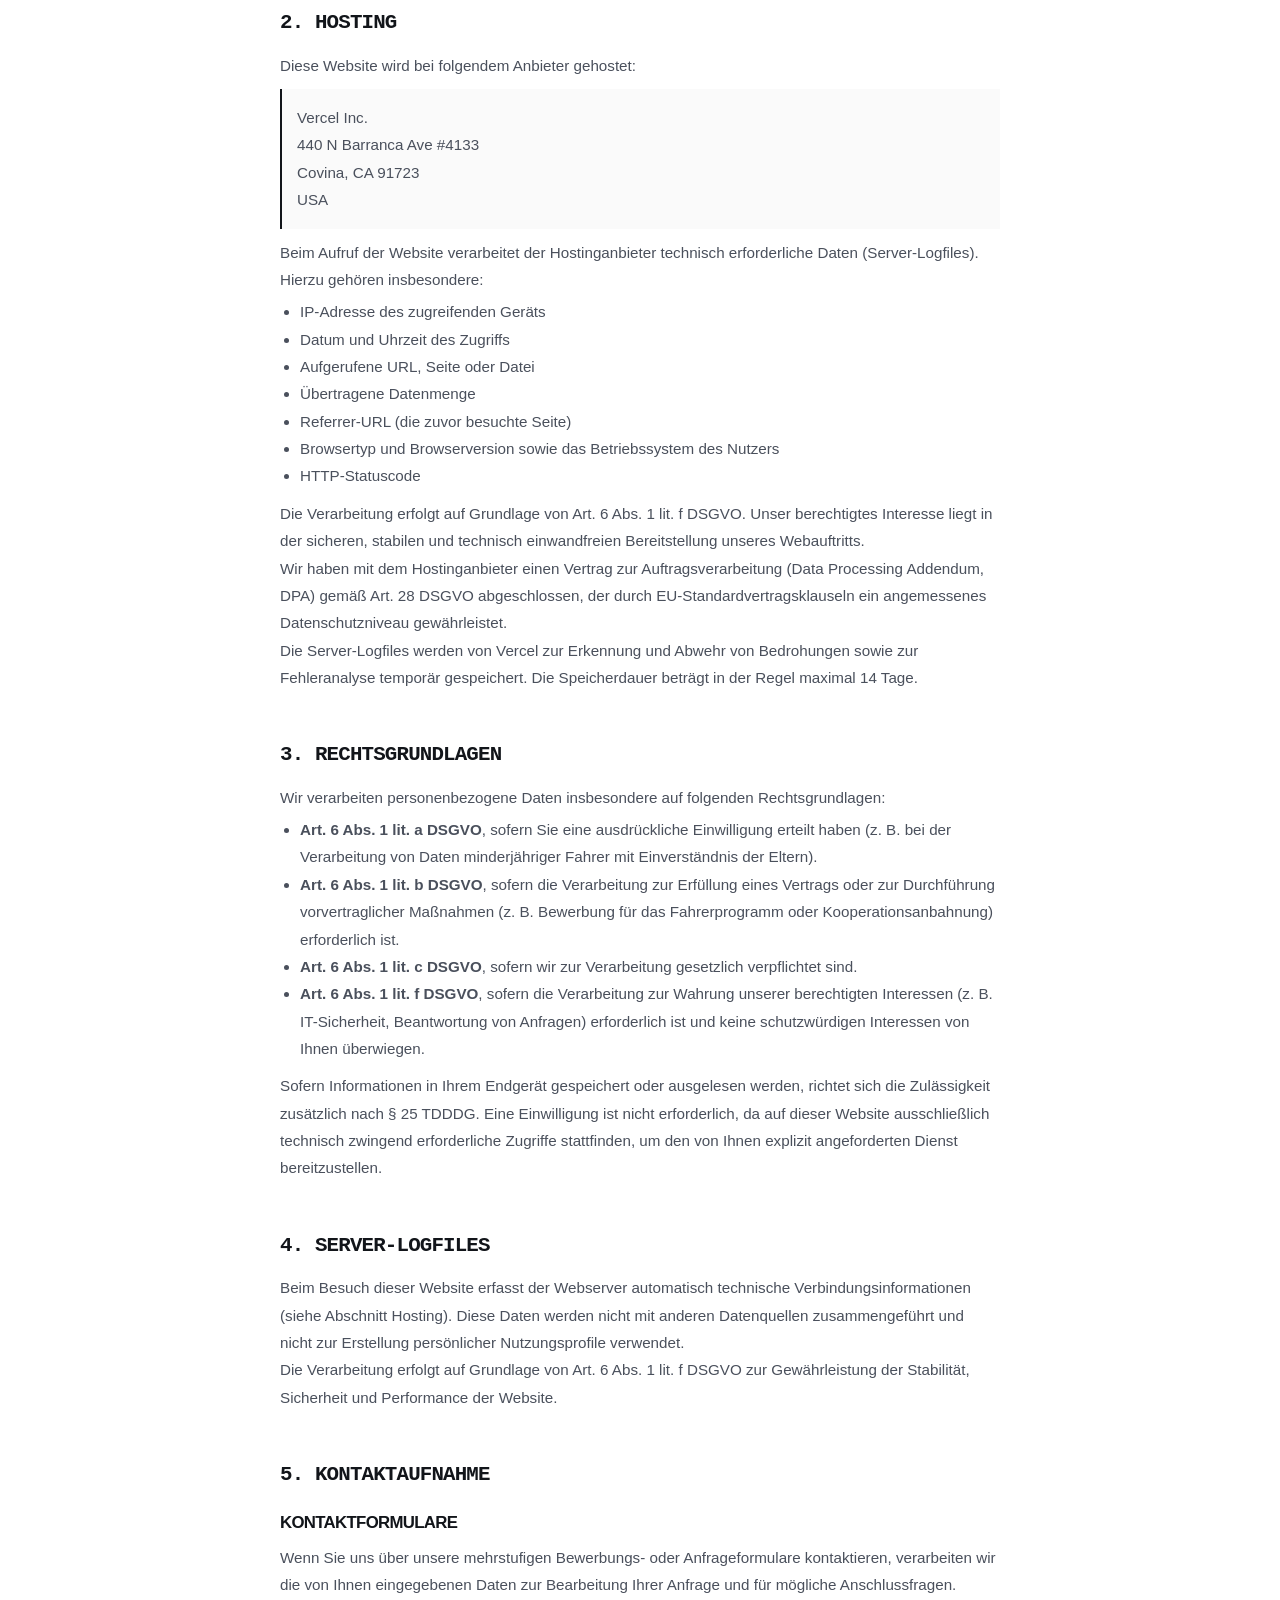
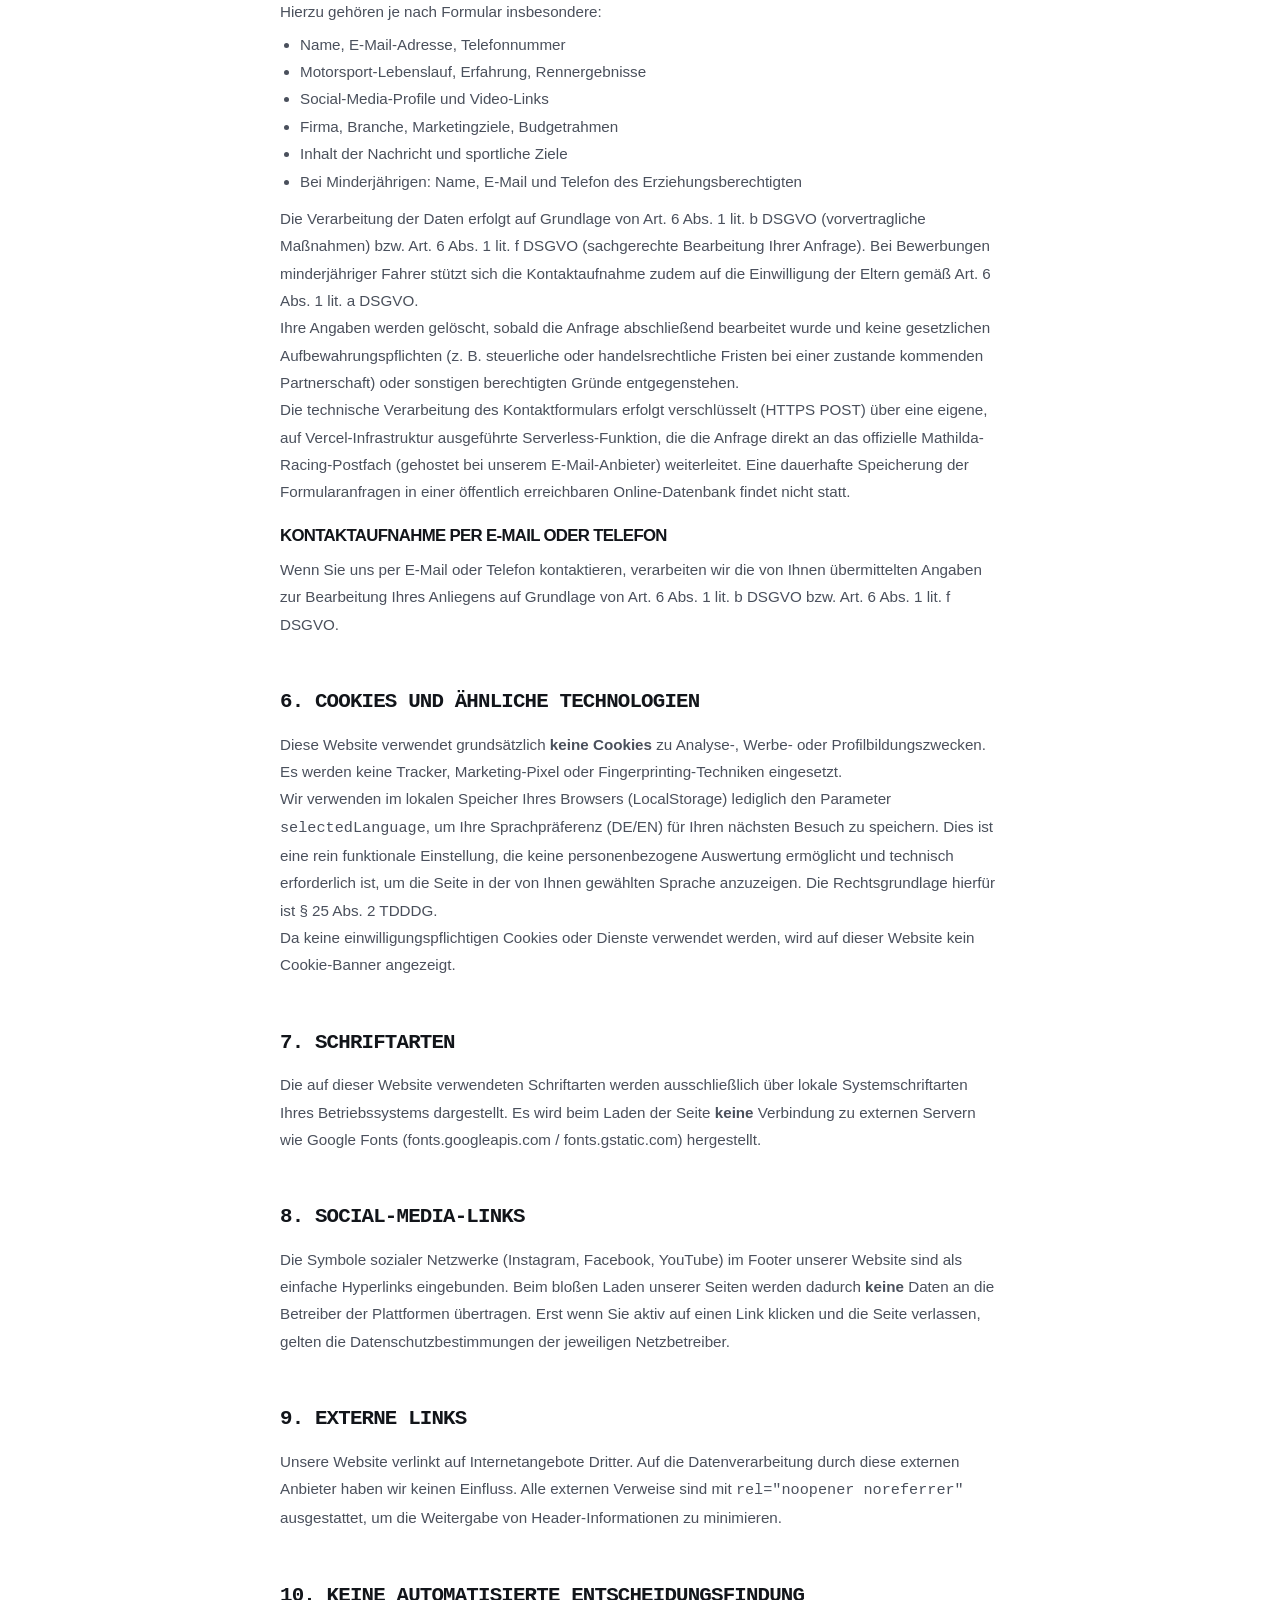
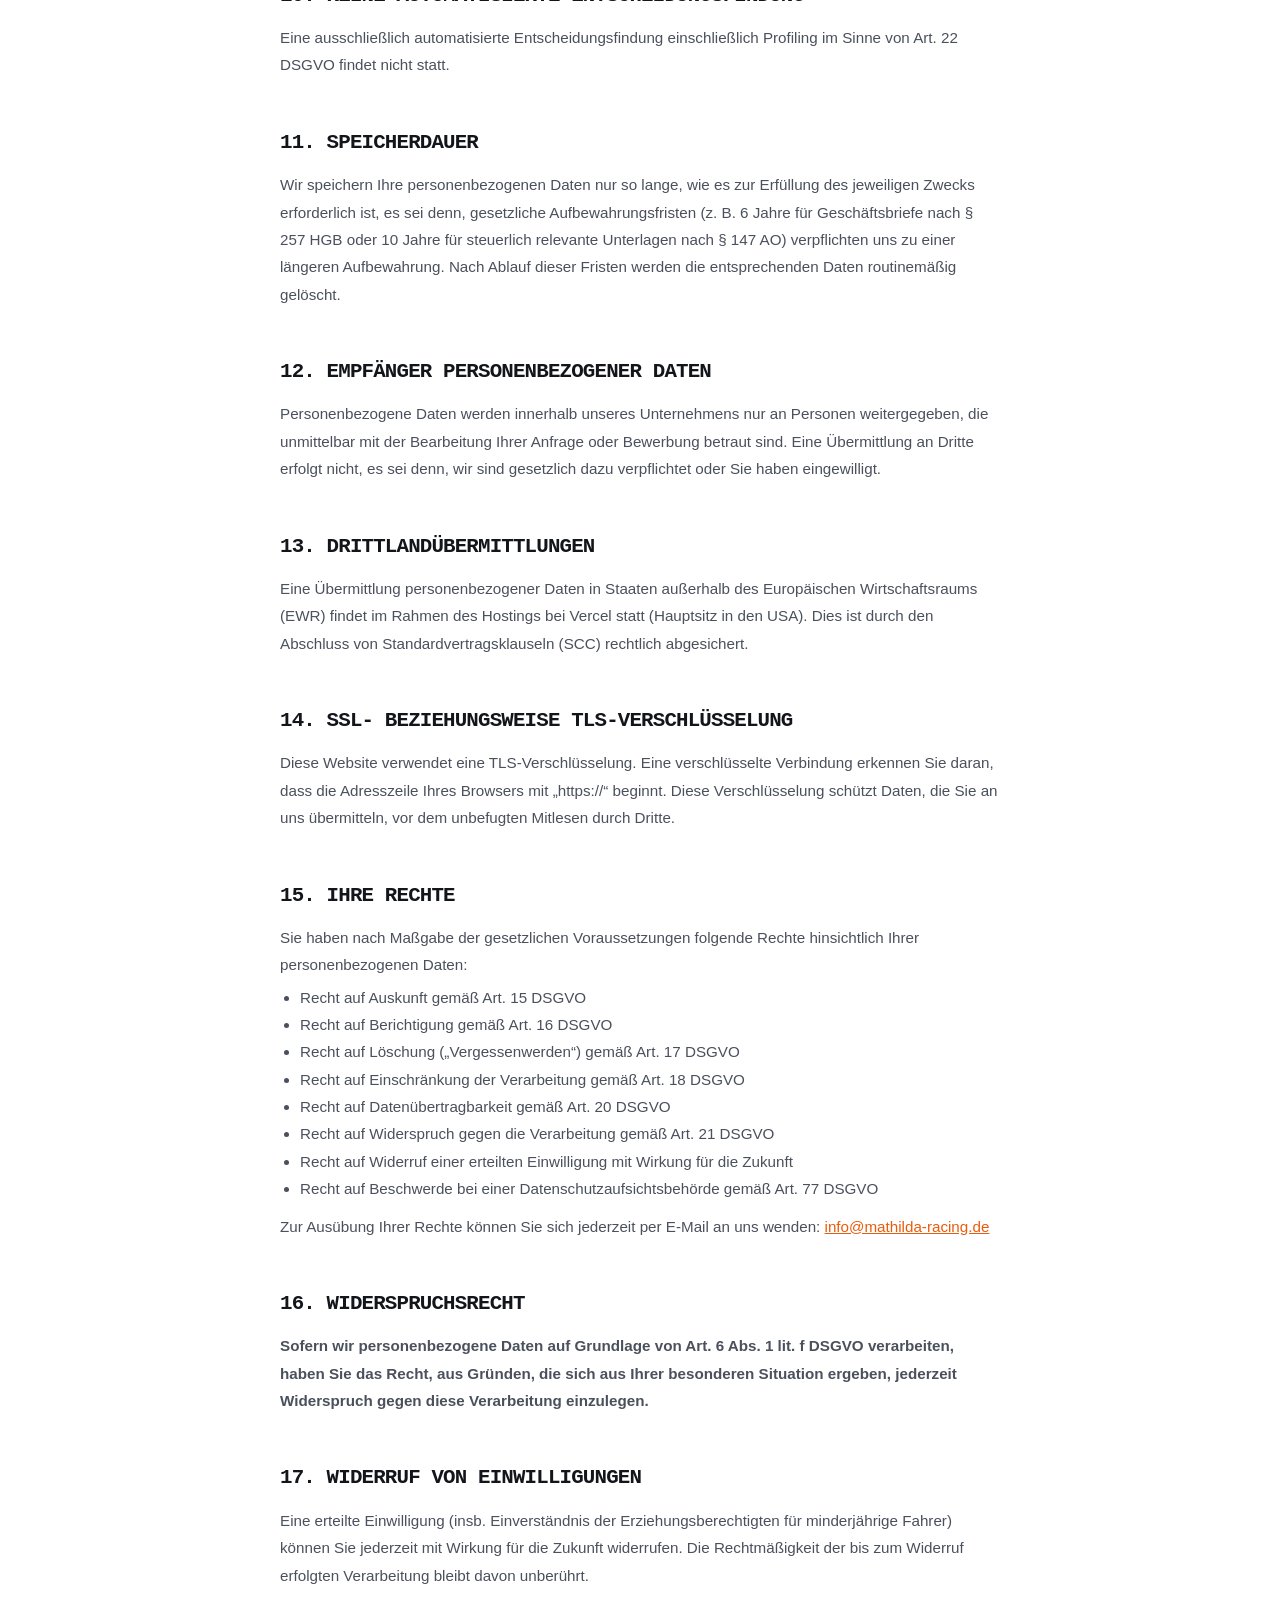
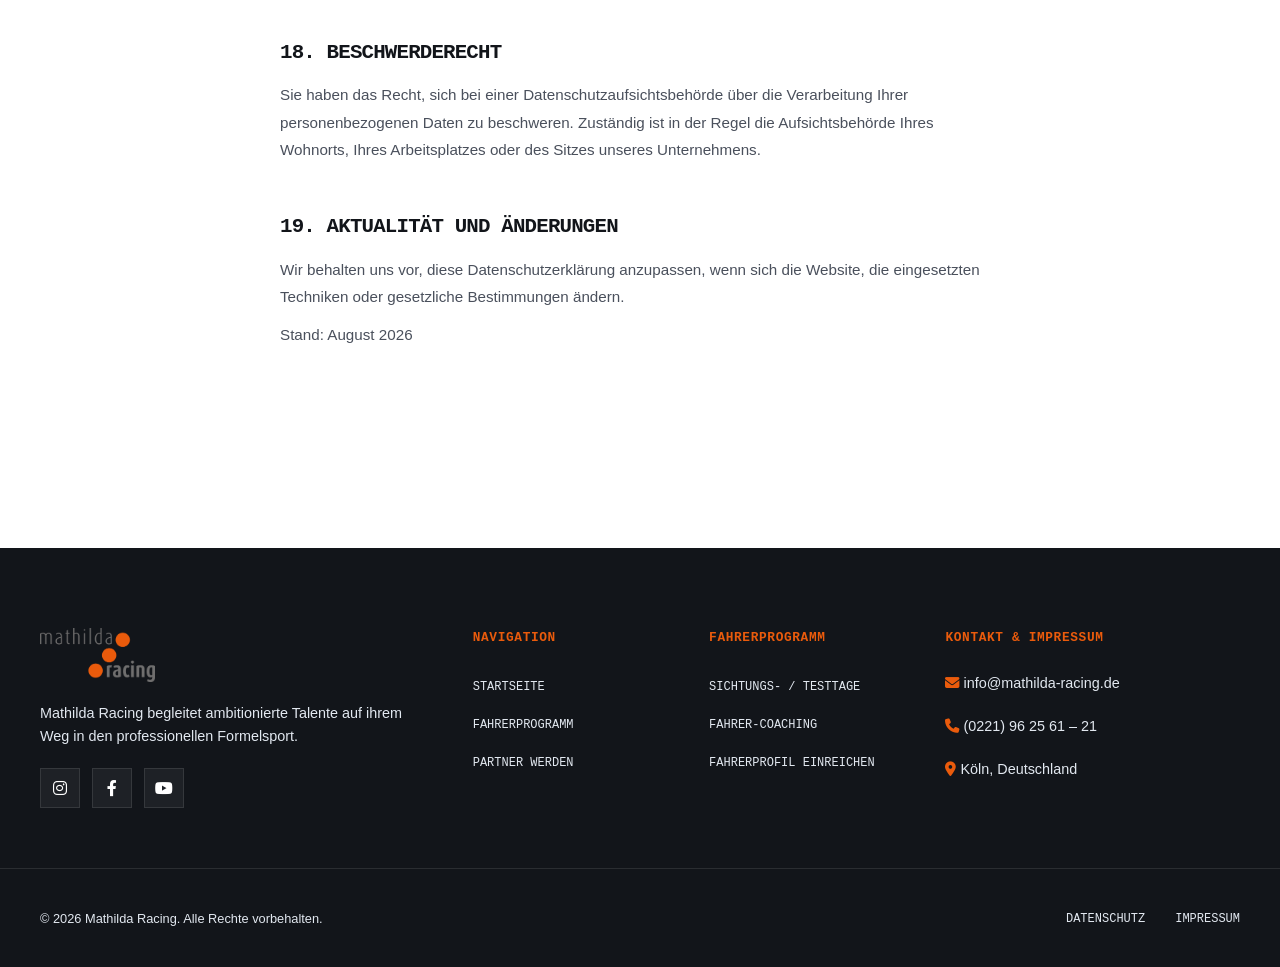
==== commit 1defae87: "refactor: apply Privacy by Design, GDPR/TDDDG compliance, self-host FontAwesome, secure form submiss" ====
--- a/datenschutz.html
+++ b/datenschutz.html
@@ -8,8 +8,8 @@
   <!-- CSS Link -->
   <link rel="stylesheet" href="style.css">
   
-  <!-- FontAwesome Icons via CDN -->
-  <link rel="stylesheet" href="https://cdnjs.cloudflare.com/ajax/libs/font-awesome/6.4.0/css/all.min.css">
+  <!-- FontAwesome Icons (Local) -->
+  <link rel="stylesheet" href="assets/font-awesome/css/all.min.css">
 </head>
 <body>
 
@@ -30,7 +30,7 @@
       </nav>
 
       <div class="header-contact">
-        <a href="tel:+49221123456" class="contact-btn"><i class="fas fa-phone"></i> <span>Anruf</span></a>
+        <a href="tel:+4922196256121" class="contact-btn"><i class="fas fa-phone"></i> <span>Anruf</span></a>
         <a href="mailto:info@mathilda-racing.de" class="contact-btn"><i class="fas fa-envelope"></i> <span>Mail</span></a>
       </div>
 
@@ -47,41 +47,198 @@
   </header>
 
   <main>
-    <section class="page-section active" style="padding-top: 140px; min-height: 80vh;">
+    <section class="page-section active" style="padding-top: 140px; padding-bottom: 80px; min-height: 80vh;">
       <div class="container" style="max-width: 800px; margin: 0 auto;">
         <span class="badge">Rechtliches</span>
-        <h1 style="font-size: 2.8rem; margin-top: 10px; margin-bottom: 30px;" data-i18n="legal-datenschutz-title">Datenschutzerklärung</h1>
+        <h1 style="font-size: 2.8rem; margin-top: 10px; margin-bottom: 30px;">Datenschutzerklärung</h1>
         
-        <div class="legal-content" style="color: var(--text-secondary); line-height: 1.8; font-size: 0.95rem;">
-          <h3 style="color: var(--text-primary); margin-top: 20px; font-family: var(--font-mono); font-size: 1.1rem;" data-i18n="legal-ds-1-title">1. Datenschutz auf einen Blick</h3>
-          <p>
-            Wir nehmen den Schutz Ihrer persönlichen Daten und der Daten Ihres Kindes sehr ernst. Personenbezogene Daten werden auf dieser Website vertraulich und entsprechend der gesetzlichen Datenschutzvorschriften (DSGVO) behandelt.
-          </p>
-
-          <h3 style="color: var(--text-primary); margin-top: 20px; font-family: var(--font-mono); font-size: 1.1rem;" data-i18n="legal-ds-2-title">2. Datenerfassung auf unserer Website</h3>
-          <p>
-            Die Datenerfassung erfolgt primär über unsere Online-Formulare (Fahrerbewerbung und Partneranfrage). Welche Daten erfasst werden, ist aus den jeweiligen Eingabefeldern der mehrstufigen Formulare ersichtlich.
-          </p>
-
-          <h3 style="color: var(--text-primary); margin-top: 20px; font-family: var(--font-mono); font-size: 1.1rem; border-left: 3px solid var(--accent); padding-left: 10px;" data-i18n="legal-ds-minor-title">Spezieller Schutz für Minderjährige (Unter 18 Jahre)</h3>
-          <p style="color: var(--text-primary); font-weight: 600;">
-            Im Rahmen unseres Nachwuchs-Fahrerprogramms bewerben sich häufig minderjährige Fahrer (ab 14 Jahren). Uns ist der Schutz dieser Altersgruppe ein besonderes Anliegen:
-          </p>
-          <ul style="margin-left: 20px; margin-bottom: 15px;">
-            <li>Bewerbungen von Personen unter 18 Jahren setzen zwingend das Einverständnis und die Kontaktdaten eines Erziehungsberechtigten voraus.</li>
-            <li>Wir kontaktieren minderjährige Bewerber nur in Absprache mit den eingetragenen Erziehungsberechtigten.</li>
-            <li>Hochgeladene Dokumente (wie Sport-CVs oder Onboard-Aufnahmen) werden ausschließlich zum Zweck der Leistungseinschätzung durch unsere Coaches verwendet und nicht an Dritte weitergegeben.</li>
-          </ul>
-
-          <h3 style="color: var(--text-primary); margin-top: 20px; font-family: var(--font-mono); font-size: 1.1rem;" data-i18n="legal-ds-3-title">3. Ihre Rechte (Auskunft, Löschung, Sperrung)</h3>
-          <p>
-            Sie und Ihre Erziehungsberechtigten haben jederzeit das Recht auf unentgeltliche Auskunft über die Herkunft, Empfänger und Zweck Ihrer gespeicherten personenbezogenen Daten. Sie haben außerdem ein Recht, die Berichtigung, Sperrung oder Löschung dieser Daten zu verlangen. Wenden Sie sich hierzu an info@mathilda-racing.de.
-          </p>
-
-          <h3 style="color: var(--text-primary); margin-top: 20px; font-family: var(--font-mono); font-size: 1.1rem;" data-i18n="legal-ds-4-title">4. Hosting & SSL-Verschlüsselung</h3>
-          <p>
-            Diese Website wird über Vercel Inc. gehostet. Zum Schutz der Übertragung vertraulicher Inhalte (z.B. Bewerbungen) nutzt diese Website eine SSL- bzw. TLS-Verschlüsselung. Eine verschlüsselte Verbindung erkennen Sie an der Adresszeile des Browsers ("https://").
-          </p>
+        <div class="legal-content" style="color: var(--text-secondary); line-height: 1.8; font-size: 0.95rem; display: flex; flex-direction: column; gap: 25px;">
+          
+          <div style="background: rgba(234, 91, 12, 0.05); border-left: 4px solid var(--accent); padding: 20px; font-size: 0.9rem;">
+            <p><strong>Hinweis vor Veröffentlichung:</strong> Bitte rechtlich prüfen und bestätigen, ob tatsächlich die <em>profibu GmbH</em> oder <em>Michael Paatz</em> als datenschutzrechtlich verantwortliche Stelle agiert. Die Angabe muss einheitlich mit dem Impressum übereinstimmen.</p>
+          </div>
+
+          <section>
+            <h2 style="color: var(--text-primary); margin-top: 20px; font-family: var(--font-mono); font-size: 1.3rem; margin-bottom: 10px;">1. Datenschutz auf einen Blick</h2>
+            <h3 style="color: var(--text-primary); font-size: 1.05rem; margin-top: 15px; margin-bottom: 5px;">Allgemeine Hinweise</h3>
+            <p>Die folgenden Hinweise geben einen Überblick darüber, was mit Ihren personenbezogenen Daten geschieht, wenn Sie diese Website besuchen. Personenbezogene Daten sind alle Informationen, mit denen Sie persönlich identifiziert werden können.</p>
+            
+            <h3 style="color: var(--text-primary); font-size: 1.05rem; margin-top: 15px; margin-bottom: 5px;">Verantwortliche Stelle</h3>
+            <p>Verantwortlich für die Datenverarbeitung auf dieser Website ist:</p>
+            <p style="margin-top: 10px; background: var(--bg-secondary); padding: 15px; border-left: 2px solid var(--border-color);">
+              Mathilda Racing<br>
+              profibu GmbH<br>
+              Brücker Mauspfad 461a<br>
+              51109 Köln<br>
+              Deutschland<br><br>
+              Telefon: (0221) 96 25 61 – 21<br>
+              E-Mail: info@mathilda-racing.de
+            </p>
+
+            <h3 style="color: var(--text-primary); font-size: 1.05rem; margin-top: 15px; margin-bottom: 5px;">Wie erfassen wir Ihre Daten?</h3>
+            <p>Einige Daten werden erhoben, wenn Sie uns diese mitteilen. Dies betrifft insbesondere Angaben, die Sie in ein Kontaktformular (Fahrerbewerbung / Partneranfrage) eingeben oder uns per E-Mail, Telefon oder auf anderem Wege übermitteln.</p>
+            <p>Andere Daten werden beim Besuch der Website technisch verarbeitet. Hierzu können insbesondere die IP-Adresse, der verwendete Browser, das Betriebssystem, Datum und Uhrzeit des Seitenaufrufs sowie die aufgerufene Seite gehören.</p>
+
+            <h3 style="color: var(--text-primary); font-size: 1.05rem; margin-top: 15px; margin-bottom: 5px;">Wofür verwenden wir Ihre Daten?</h3>
+            <p>Wir verwenden personenbezogene Daten insbesondere:</p>
+            <ul style="margin-left: 20px; margin-top: 5px;">
+              <li>zur technisch sicheren und fehlerfreien Bereitstellung der Website</li>
+              <li>zur Bearbeitung von Kontakt-, Bewerbungs- und Kooperationsanfragen</li>
+              <li>zur Durchführung vorvertraglicher Maßnahmen</li>
+              <li>zur Erfüllung gesetzlicher Verpflichtungen</li>
+              <li>zur Abwehr von Missbrauch und zur Gewährleistung der IT-Sicherheit</li>
+            </ul>
+            <p style="margin-top: 10px;">Eine Analyse des Nutzungsverhaltens zu Werbe- oder Marketingzwecken findet auf dieser Website nicht statt.</p>
+          </section>
+
+          <section>
+            <h2 style="color: var(--text-primary); margin-top: 20px; font-family: var(--font-mono); font-size: 1.3rem; margin-bottom: 10px;">2. Hosting</h2>
+            <p>Diese Website wird bei folgendem Anbieter gehostet:</p>
+            <p style="margin-top: 10px; background: var(--bg-secondary); padding: 15px; border-left: 2px solid var(--border-color);">
+              Vercel Inc.<br>
+              440 N Barranca Ave #4133<br>
+              Covina, CA 91723<br>
+              USA
+            </p>
+            <p style="margin-top: 10px;">Beim Aufruf der Website verarbeitet der Hostinganbieter technisch erforderliche Daten (Server-Logfiles). Hierzu gehören insbesondere:</p>
+            <ul style="margin-left: 20px; margin-top: 5px;">
+              <li>IP-Adresse des zugreifenden Geräts</li>
+              <li>Datum und Uhrzeit des Zugriffs</li>
+              <li>Aufgerufene URL, Seite oder Datei</li>
+              <li>Übertragene Datenmenge</li>
+              <li>Referrer-URL (die zuvor besuchte Seite)</li>
+              <li>Browsertyp und Browserversion sowie das Betriebssystem des Nutzers</li>
+              <li>HTTP-Statuscode</li>
+            </ul>
+            <p style="margin-top: 10px;">Die Verarbeitung erfolgt auf Grundlage von Art. 6 Abs. 1 lit. f DSGVO. Unser berechtigtes Interesse liegt in der sicheren, stabilen und technisch einwandfreien Bereitstellung unseres Webauftritts.</p>
+            <p>Wir haben mit dem Hostinganbieter einen Vertrag zur Auftragsverarbeitung (Data Processing Addendum, DPA) gemäß Art. 28 DSGVO abgeschlossen, der durch EU-Standardvertragsklauseln ein angemessenes Datenschutzniveau gewährleistet.</p>
+            <p>Die Server-Logfiles werden von Vercel zur Erkennung und Abwehr von Bedrohungen sowie zur Fehleranalyse temporär gespeichert. Die Speicherdauer beträgt in der Regel maximal 14 Tage.</p>
+          </section>
+
+          <section>
+            <h2 style="color: var(--text-primary); margin-top: 20px; font-family: var(--font-mono); font-size: 1.3rem; margin-bottom: 10px;">3. Rechtsgrundlagen</h2>
+            <p>Wir verarbeiten personenbezogene Daten insbesondere auf folgenden Rechtsgrundlagen:</p>
+            <ul style="margin-left: 20px; margin-top: 5px;">
+              <li><strong>Art. 6 Abs. 1 lit. a DSGVO</strong>, sofern Sie eine ausdrückliche Einwilligung erteilt haben (z. B. bei der Verarbeitung von Daten minderjähriger Fahrer mit Einverständnis der Eltern).</li>
+              <li><strong>Art. 6 Abs. 1 lit. b DSGVO</strong>, sofern die Verarbeitung zur Erfüllung eines Vertrags oder zur Durchführung vorvertraglicher Maßnahmen (z. B. Bewerbung für das Fahrerprogramm oder Kooperationsanbahnung) erforderlich ist.</li>
+              <li><strong>Art. 6 Abs. 1 lit. c DSGVO</strong>, sofern wir zur Verarbeitung gesetzlich verpflichtet sind.</li>
+              <li><strong>Art. 6 Abs. 1 lit. f DSGVO</strong>, sofern die Verarbeitung zur Wahrung unserer berechtigten Interessen (z. B. IT-Sicherheit, Beantwortung von Anfragen) erforderlich ist und keine schutzwürdigen Interessen von Ihnen überwiegen.</li>
+            </ul>
+            <p style="margin-top: 10px;">Sofern Informationen in Ihrem Endgerät gespeichert oder ausgelesen werden, richtet sich die Zulässigkeit zusätzlich nach § 25 TDDDG. Eine Einwilligung ist nicht erforderlich, da auf dieser Website ausschließlich technisch zwingend erforderliche Zugriffe stattfinden, um den von Ihnen explizit angeforderten Dienst bereitzustellen.</p>
+          </section>
+
+          <section>
+            <h2 style="color: var(--text-primary); margin-top: 20px; font-family: var(--font-mono); font-size: 1.3rem; margin-bottom: 10px;">4. Server-Logfiles</h2>
+            <p>Beim Besuch dieser Website erfasst der Webserver automatisch technische Verbindungsinformationen (siehe Abschnitt Hosting). Diese Daten werden nicht mit anderen Datenquellen zusammengeführt und nicht zur Erstellung persönlicher Nutzungsprofile verwendet.</p>
+            <p>Die Verarbeitung erfolgt auf Grundlage von Art. 6 Abs. 1 lit. f DSGVO zur Gewährleistung der Stabilität, Sicherheit und Performance der Website.</p>
+          </section>
+
+          <section>
+            <h2 style="color: var(--text-primary); margin-top: 20px; font-family: var(--font-mono); font-size: 1.3rem; margin-bottom: 10px;">5. Kontaktaufnahme</h2>
+            
+            <h3 style="color: var(--text-primary); font-size: 1.05rem; margin-top: 15px; margin-bottom: 5px;">Kontaktformulare</h3>
+            <p>Wenn Sie uns über unsere mehrstufigen Bewerbungs- oder Anfrageformulare kontaktieren, verarbeiten wir die von Ihnen eingegebenen Daten zur Bearbeitung Ihrer Anfrage und für mögliche Anschlussfragen.</p>
+            <p>Hierzu gehören je nach Formular insbesondere:</p>
+            <ul style="margin-left: 20px; margin-top: 5px;">
+              <li>Name, E-Mail-Adresse, Telefonnummer</li>
+              <li>Motorsport-Lebenslauf, Erfahrung, Rennergebnisse</li>
+              <li>Social-Media-Profile und Video-Links</li>
+              <li>Firma, Branche, Marketingziele, Budgetrahmen</li>
+              <li>Inhalt der Nachricht und sportliche Ziele</li>
+              <li>Bei Minderjährigen: Name, E-Mail und Telefon des Erziehungsberechtigten</li>
+            </ul>
+            <p style="margin-top: 10px;">Die Verarbeitung der Daten erfolgt auf Grundlage von Art. 6 Abs. 1 lit. b DSGVO (vorvertragliche Maßnahmen) bzw. Art. 6 Abs. 1 lit. f DSGVO (sachgerechte Bearbeitung Ihrer Anfrage). Bei Bewerbungen minderjähriger Fahrer stützt sich die Kontaktaufnahme zudem auf die Einwilligung der Eltern gemäß Art. 6 Abs. 1 lit. a DSGVO.</p>
+            <p>Ihre Angaben werden gelöscht, sobald die Anfrage abschließend bearbeitet wurde und keine gesetzlichen Aufbewahrungspflichten (z. B. steuerliche oder handelsrechtliche Fristen bei einer zustande kommenden Partnerschaft) oder sonstigen berechtigten Gründe entgegenstehen.</p>
+            <p>Die technische Verarbeitung des Kontaktformulars erfolgt verschlüsselt (HTTPS POST) über eine eigene, auf Vercel-Infrastruktur ausgeführte Serverless-Funktion, die die Anfrage direkt an das offizielle Mathilda-Racing-Postfach (gehostet bei unserem E-Mail-Anbieter) weiterleitet. Eine dauerhafte Speicherung der Formularanfragen in einer öffentlich erreichbaren Online-Datenbank findet nicht statt.</p>
+
+            <h3 style="color: var(--text-primary); font-size: 1.05rem; margin-top: 15px; margin-bottom: 5px;">Kontaktaufnahme per E-Mail oder Telefon</h3>
+            <p>Wenn Sie uns per E-Mail oder Telefon kontaktieren, verarbeiten wir die von Ihnen übermittelten Angaben zur Bearbeitung Ihres Anliegens auf Grundlage von Art. 6 Abs. 1 lit. b DSGVO bzw. Art. 6 Abs. 1 lit. f DSGVO.</p>
+          </section>
+
+          <section>
+            <h2 style="color: var(--text-primary); margin-top: 20px; font-family: var(--font-mono); font-size: 1.3rem; margin-bottom: 10px;">6. Cookies und ähnliche Technologien</h2>
+            <p>Diese Website verwendet grundsätzlich <strong>keine Cookies</strong> zu Analyse-, Werbe- oder Profilbildungszwecken. Es werden keine Tracker, Marketing-Pixel oder Fingerprinting-Techniken eingesetzt.</p>
+            <p>Wir verwenden im lokalen Speicher Ihres Browsers (LocalStorage) lediglich den Parameter <code>selectedLanguage</code>, um Ihre Sprachpräferenz (DE/EN) für Ihren nächsten Besuch zu speichern. Dies ist eine rein funktionale Einstellung, die keine personenbezogene Auswertung ermöglicht und technisch erforderlich ist, um die Seite in der von Ihnen gewählten Sprache anzuzeigen. Die Rechtsgrundlage hierfür ist § 25 Abs. 2 TDDDG.</p>
+            <p>Da keine einwilligungspflichtigen Cookies oder Dienste verwendet werden, wird auf dieser Website kein Cookie-Banner angezeigt.</p>
+          </section>
+
+          <section>
+            <h2 style="color: var(--text-primary); margin-top: 20px; font-family: var(--font-mono); font-size: 1.3rem; margin-bottom: 10px;">7. Schriftarten</h2>
+            <p>Die auf dieser Website verwendeten Schriftarten werden ausschließlich über lokale Systemschriftarten Ihres Betriebssystems dargestellt. Es wird beim Laden der Seite <strong>keine</strong> Verbindung zu externen Servern wie Google Fonts (fonts.googleapis.com / fonts.gstatic.com) hergestellt.</p>
+          </section>
+
+          <section>
+            <h2 style="color: var(--text-primary); margin-top: 20px; font-family: var(--font-mono); font-size: 1.3rem; margin-bottom: 10px;">8. Social-Media-Links</h2>
+            <p>Die Symbole sozialer Netzwerke (Instagram, Facebook, YouTube) im Footer unserer Website sind als einfache Hyperlinks eingebunden. Beim bloßen Laden unserer Seiten werden dadurch <strong>keine</strong> Daten an die Betreiber der Plattformen übertragen. Erst wenn Sie aktiv auf einen Link klicken und die Seite verlassen, gelten die Datenschutzbestimmungen der jeweiligen Netzbetreiber.</p>
+          </section>
+
+          <section>
+            <h2 style="color: var(--text-primary); margin-top: 20px; font-family: var(--font-mono); font-size: 1.3rem; margin-bottom: 10px;">9. Externe Links</h2>
+            <p>Unsere Website verlinkt auf Internetangebote Dritter. Auf die Datenverarbeitung durch diese externen Anbieter haben wir keinen Einfluss. Alle externen Verweise sind mit <code>rel="noopener noreferrer"</code> ausgestattet, um die Weitergabe von Header-Informationen zu minimieren.</p>
+          </section>
+
+          <section>
+            <h2 style="color: var(--text-primary); margin-top: 20px; font-family: var(--font-mono); font-size: 1.3rem; margin-bottom: 10px;">10. Keine automatisierte Entscheidungsfindung</h2>
+            <p>Eine ausschließlich automatisierte Entscheidungsfindung einschließlich Profiling im Sinne von Art. 22 DSGVO findet nicht statt.</p>
+          </section>
+
+          <section>
+            <h2 style="color: var(--text-primary); margin-top: 20px; font-family: var(--font-mono); font-size: 1.3rem; margin-bottom: 10px;">11. Speicherdauer</h2>
+            <p>Wir speichern Ihre personenbezogenen Daten nur so lange, wie es zur Erfüllung des jeweiligen Zwecks erforderlich ist, es sei denn, gesetzliche Aufbewahrungsfristen (z. B. 6 Jahre für Geschäftsbriefe nach § 257 HGB oder 10 Jahre für steuerlich relevante Unterlagen nach § 147 AO) verpflichten uns zu einer längeren Aufbewahrung. Nach Ablauf dieser Fristen werden die entsprechenden Daten routinemäßig gelöscht.</p>
+          </section>
+
+          <section>
+            <h2 style="color: var(--text-primary); margin-top: 20px; font-family: var(--font-mono); font-size: 1.3rem; margin-bottom: 10px;">12. Empfänger personenbezogener Daten</h2>
+            <p>Personenbezogene Daten werden innerhalb unseres Unternehmens nur an Personen weitergegeben, die unmittelbar mit der Bearbeitung Ihrer Anfrage oder Bewerbung betraut sind. Eine Übermittlung an Dritte erfolgt nicht, es sei denn, wir sind gesetzlich dazu verpflichtet oder Sie haben eingewilligt.</p>
+          </section>
+
+          <section>
+            <h2 style="color: var(--text-primary); margin-top: 20px; font-family: var(--font-mono); font-size: 1.3rem; margin-bottom: 10px;">13. Drittlandübermittlungen</h2>
+            <p>Eine Übermittlung personenbezogener Daten in Staaten außerhalb des Europäischen Wirtschaftsraums (EWR) findet im Rahmen des Hostings bei Vercel statt (Hauptsitz in den USA). Dies ist durch den Abschluss von Standardvertragsklauseln (SCC) rechtlich abgesichert.</p>
+          </section>
+
+          <section>
+            <h2 style="color: var(--text-primary); margin-top: 20px; font-family: var(--font-mono); font-size: 1.3rem; margin-bottom: 10px;">14. SSL- beziehungsweise TLS-Verschlüsselung</h2>
+            <p>Diese Website verwendet eine TLS-Verschlüsselung. Eine verschlüsselte Verbindung erkennen Sie daran, dass die Adresszeile Ihres Browsers mit „https://“ beginnt. Diese Verschlüsselung schützt Daten, die Sie an uns übermitteln, vor dem unbefugten Mitlesen durch Dritte.</p>
+          </section>
+
+          <section>
+            <h2 style="color: var(--text-primary); margin-top: 20px; font-family: var(--font-mono); font-size: 1.3rem; margin-bottom: 10px;">15. Ihre Rechte</h2>
+            <p>Sie haben nach Maßgabe der gesetzlichen Voraussetzungen folgende Rechte hinsichtlich Ihrer personenbezogenen Daten:</p>
+            <ul style="margin-left: 20px; margin-top: 5px;">
+              <li>Recht auf Auskunft gemäß Art. 15 DSGVO</li>
+              <li>Recht auf Berichtigung gemäß Art. 16 DSGVO</li>
+              <li>Recht auf Löschung („Vergessenwerden“) gemäß Art. 17 DSGVO</li>
+              <li>Recht auf Einschränkung der Verarbeitung gemäß Art. 18 DSGVO</li>
+              <li>Recht auf Datenübertragbarkeit gemäß Art. 20 DSGVO</li>
+              <li>Recht auf Widerspruch gegen die Verarbeitung gemäß Art. 21 DSGVO</li>
+              <li>Recht auf Widerruf einer erteilten Einwilligung mit Wirkung für die Zukunft</li>
+              <li>Recht auf Beschwerde bei einer Datenschutzaufsichtsbehörde gemäß Art. 77 DSGVO</li>
+            </ul>
+            <p style="margin-top: 10px;">Zur Ausübung Ihrer Rechte können Sie sich jederzeit per E-Mail an uns wenden: <a href="mailto:info@mathilda-racing.de" style="color: var(--accent); text-decoration: underline;">info@mathilda-racing.de</a></p>
+          </section>
+
+          <section>
+            <h2 style="color: var(--text-primary); margin-top: 20px; font-family: var(--font-mono); font-size: 1.3rem; margin-bottom: 10px;">16. Widerspruchsrecht</h2>
+            <p><strong>Sofern wir personenbezogene Daten auf Grundlage von Art. 6 Abs. 1 lit. f DSGVO verarbeiten, haben Sie das Recht, aus Gründen, die sich aus Ihrer besonderen Situation ergeben, jederzeit Widerspruch gegen diese Verarbeitung einzulegen.</strong></p>
+          </section>
+
+          <section>
+            <h2 style="color: var(--text-primary); margin-top: 20px; font-family: var(--font-mono); font-size: 1.3rem; margin-bottom: 10px;">17. Widerruf von Einwilligungen</h2>
+            <p>Eine erteilte Einwilligung (insb. Einverständnis der Erziehungsberechtigten für minderjährige Fahrer) können Sie jederzeit mit Wirkung für die Zukunft widerrufen. Die Rechtmäßigkeit der bis zum Widerruf erfolgten Verarbeitung bleibt davon unberührt.</p>
+          </section>
+
+          <section>
+            <h2 style="color: var(--text-primary); margin-top: 20px; font-family: var(--font-mono); font-size: 1.3rem; margin-bottom: 10px;">18. Beschwerderecht</h2>
+            <p>Sie haben das Recht, sich bei einer Datenschutzaufsichtsbehörde über die Verarbeitung Ihrer personenbezogenen Daten zu beschweren. Zuständig ist in der Regel die Aufsichtsbehörde Ihres Wohnorts, Ihres Arbeitsplatzes oder des Sitzes unseres Unternehmens.</p>
+          </section>
+
+          <section>
+            <h2 style="color: var(--text-primary); margin-top: 20px; font-family: var(--font-mono); font-size: 1.3rem; margin-bottom: 10px;">19. Aktualität und Änderungen</h2>
+            <p>Wir behalten uns vor, diese Datenschutzerklärung anzupassen, wenn sich die Website, die eingesetzten Techniken oder gesetzliche Bestimmungen ändern.</p>
+            <p style="margin-top: 10px;">Stand: August 2026</p>
+          </section>
+
         </div>
       </div>
     </section>
@@ -96,9 +253,9 @@
         </div>
         <p>Mathilda Racing begleitet ambitionierte Talente auf ihrem Weg in den professionellen Formelsport.</p>
         <div class="social-links">
-          <a href="https://www.instagram.com/mathilda.racing/" target="_blank" class="social-btn" aria-label="Instagram"><i class="fab fa-instagram"></i></a>
-          <a href="https://www.facebook.com/mathildaracing/" target="_blank" class="social-btn" aria-label="Facebook"><i class="fab fa-facebook-f"></i></a>
-          <a href="https://www.youtube.com/" target="_blank" class="social-btn" aria-label="YouTube"><i class="fab fa-youtube"></i></a>
+          <a href="https://www.instagram.com/mathilda.racing/" target="_blank" rel="noopener noreferrer" class="social-btn" aria-label="Instagram"><i class="fab fa-instagram"></i></a>
+          <a href="https://www.facebook.com/mathildaracing/" target="_blank" rel="noopener noreferrer" class="social-btn" aria-label="Facebook"><i class="fab fa-facebook-f"></i></a>
+          <a href="https://www.youtube.com/" target="_blank" rel="noopener noreferrer" class="social-btn" aria-label="YouTube"><i class="fab fa-youtube"></i></a>
         </div>
       </div>
 
@@ -123,7 +280,7 @@
       <div class="footer-col">
         <h4>Kontakt & Impressum</h4>
         <p><i class="fas fa-envelope text-accent"></i> info@mathilda-racing.de</p>
-        <p><i class="fas fa-phone text-accent"></i> +49 (0) 221 123456</p>
+        <p><i class="fas fa-phone text-accent"></i> (0221) 96 25 61 – 21</p>
         <p><i class="fas fa-location-dot text-accent"></i> Köln, Deutschland</p>
       </div>
     </div>
--- a/style.css
+++ b/style.css
@@ -1,5 +1,3 @@
-@import url('https://fonts.googleapis.com/css2?family=Inter:wght@300;400;500;600;700&family=Space+Grotesk:wght@500;700;800&family=Space+Mono:wght@400;700&display=swap');
-
 :root {
   --bg-primary: #ffffff;
   --bg-secondary: #fafafa;
@@ -17,9 +15,9 @@
   --text-secondary: #4a505c;
   --text-muted: #8a92a0;
   
-  --font-display: 'Space Grotesk', sans-serif;
-  --font-mono: 'Space Mono', monospace;
-  --font-body: 'Inter', sans-serif;
+  --font-display: Inter, Arial, Helvetica, system-ui, -apple-system, BlinkMacSystemFont, "Segoe UI", sans-serif;
+  --font-mono: SFMono-Regular, Consolas, "Liberation Mono", Menlo, Courier, monospace;
+  --font-body: Inter, Arial, Helvetica, system-ui, -apple-system, BlinkMacSystemFont, "Segoe UI", sans-serif;
   
   --transition: all 0.25s cubic-bezier(0.16, 1, 0.3, 1);
   --max-width: 1300px;
@@ -182,6 +180,7 @@
 .logo-wrapper {
   display: flex;
   align-items: center;
+  margin-right: 45px;
 }
 
 .logo-wrapper img {
@@ -194,6 +193,11 @@
   height: 44px;
 }
 
+nav {
+  margin-left: auto;
+  margin-right: auto;
+}
+
 nav ul {
   display: flex;
   list-style: none;
@@ -207,9 +211,9 @@
 nav ul li a {
   display: block;
   padding: 12px 24px;
-  font-family: var(--font-mono);
+  font-family: var(--font-body);
   font-weight: 700;
-  font-size: 0.75rem;
+  font-size: 0.8rem;
   text-transform: uppercase;
   letter-spacing: 0.05em;
   color: var(--text-secondary);
@@ -389,6 +393,7 @@
 .trust-item {
   padding: 40px;
   border-right: 1px solid var(--border-color);
+  text-align: center;
 }
 
 .trust-item:last-child {
@@ -402,6 +407,7 @@
   color: var(--accent);
   line-height: 1;
   margin-bottom: 10px;
+  display: block;
 }
 
 .trust-text {
@@ -411,6 +417,7 @@
   text-transform: uppercase;
   letter-spacing: 0.05em;
   font-weight: 700;
+  display: block;
 }
 
 /* Offering / Bento Grid (Strict Outlines) */
@@ -436,6 +443,10 @@
   display: grid;
   grid-template-columns: repeat(3, 1fr);
   border: 1px solid var(--border-color);
+}
+
+.grid-cards.grid-2-col {
+  grid-template-columns: repeat(2, 1fr);
 }
 
 .card {
@@ -705,6 +716,10 @@
   grid-template-columns: repeat(4, 1fr);
   border: 1px solid var(--border-color);
   margin-top: 60px;
+}
+
+.partner-pricing .pricing-grid {
+  grid-template-columns: repeat(3, 1fr);
 }
 
 .price-card {
@@ -1169,6 +1184,13 @@
   display: block;
 }
 
+.form-feedback.error {
+  background: rgba(220, 38, 38, 0.05);
+  border-color: #dc2626;
+  color: var(--text-primary);
+  display: block;
+}
+
 /* ----------------- SECTION: FAQS ----------------- */
 .faq-search {
   max-width: 600px;
@@ -1186,13 +1208,13 @@
   border-top: 1px solid var(--border-color);
 }
 
-.faq-item {
+.faq-item, .f4-faq-item {
   border-bottom: 1px solid var(--border-color);
   background: var(--bg-card);
   transition: var(--transition);
 }
 
-.faq-question {
+.faq-question, .f4-faq-question {
   padding: 24px;
   cursor: pointer;
   display: flex;
@@ -1203,7 +1225,7 @@
   font-size: 1.1rem;
 }
 
-.faq-answer {
+.faq-answer, .f4-faq-answer {
   max-height: 0;
   overflow: hidden;
   transition: max-height 0.4s cubic-bezier(0.16, 1, 0.3, 1);
@@ -1211,25 +1233,25 @@
   border-top: 1px solid transparent;
 }
 
-.faq-answer-inner {
+.faq-answer-inner, .f4-faq-answer-inner {
   padding: 24px 30px;
   font-size: 0.95rem;
   color: var(--text-secondary);
 }
 
-.faq-item.active .faq-answer {
+.faq-item.active .faq-answer, .f4-faq-item.active .f4-faq-answer {
   max-height: 500px;
   border-top-color: var(--border-color);
 }
 
-.faq-toggle-icon {
+.faq-toggle-icon, .f4-faq-toggle-icon {
   font-family: var(--font-mono);
   font-size: 1.2rem;
   color: var(--text-muted);
   transition: var(--transition);
 }
 
-.faq-item.active .faq-toggle-icon {
+.faq-item.active .faq-toggle-icon, .f4-faq-item.active .f4-faq-toggle-icon {
   transform: rotate(45deg);
   color: var(--accent);
 }
@@ -1335,7 +1357,6 @@
   display: flex;
   align-items: center;
   gap: 10px;
-  margin-left: auto;
 }
 
 .contact-btn {
@@ -1522,8 +1543,14 @@
     padding: 50px 24px;
   }
 
+  .marquee-track img {
+    height: 48px;
+    max-width: 140px;
+  }
+
   /* Pricing grid -> 2 columns */
-  .pricing-grid {
+  .pricing-grid,
+  .partner-pricing .pricing-grid {
     grid-template-columns: repeat(2, 1fr);
   }
   .price-card {
@@ -1601,8 +1628,14 @@
     border-bottom: none !important;
   }
 
+  .marquee-track img {
+    height: 40px;
+    max-width: 110px;
+  }
+
   /* Pricing grid -> 1 column */
-  .pricing-grid {
+  .pricing-grid,
+  .partner-pricing .pricing-grid {
     grid-template-columns: 1fr;
   }
   .price-card {
@@ -1790,3 +1823,212 @@
     transform: scale(1.1);
   }
 }
+
+/* Infinite Sponsor Marquee */
+.sponsor-marquee-section {
+  border-bottom: 1px solid var(--border-color);
+  background: rgba(255, 255, 255, 0.01);
+  padding: 40px 0;
+  overflow: hidden;
+}
+
+.marquee-wrapper {
+  display: flex;
+  overflow: hidden;
+  width: 100%;
+  user-select: none;
+  position: relative;
+}
+
+.marquee-wrapper::before,
+.marquee-wrapper::after {
+  content: "";
+  position: absolute;
+  top: 0;
+  width: 150px;
+  height: 100%;
+  z-index: 2;
+  pointer-events: none;
+}
+
+.marquee-wrapper::before {
+  left: 0;
+  background: linear-gradient(to right, var(--bg-primary), transparent);
+}
+
+.marquee-wrapper::after {
+  right: 0;
+  background: linear-gradient(to left, var(--bg-primary), transparent);
+}
+
+.marquee-track {
+  display: flex;
+  gap: 80px;
+  animation: scroll-marquee 25s linear infinite;
+  align-items: center;
+  min-width: 200%;
+}
+
+.marquee-track:hover {
+  animation-play-state: paused;
+}
+
+.marquee-track img {
+  height: 60px;
+  max-width: 180px;
+  width: auto;
+  object-fit: contain;
+  opacity: 0.85;
+  transition: transform 0.3s ease, opacity 0.3s ease;
+}
+
+.marquee-track img:hover {
+  opacity: 1;
+  transform: scale(1.08);
+}
+
+@keyframes scroll-marquee {
+  0% {
+    transform: translateX(0);
+  }
+  100% {
+    transform: translateX(-50%);
+  }
+}
+
+/* --- Comparative Racing Series --- */
+.series-selector-grid {
+  display: grid;
+  grid-template-columns: repeat(3, 1fr);
+  gap: 30px;
+}
+
+.series-card {
+  background: var(--bg-card);
+  border: 1px solid var(--border-color);
+  padding: 40px 30px;
+  display: flex;
+  flex-direction: column;
+  align-items: center;
+  justify-content: space-between;
+  text-align: center;
+  cursor: pointer;
+  transition: opacity 0.4s ease, transform 0.4s ease, border-color 0.4s ease, background-color 0.4s ease;
+  min-height: 420px;
+}
+
+.series-card:hover {
+  transform: translateY(-5px);
+  border-color: var(--accent);
+}
+
+/* Inactive state for cards */
+.series-card.inactive {
+  opacity: 0.35;
+}
+
+/* Active state for cards */
+.series-card.active {
+  opacity: 1;
+  border-color: var(--accent);
+  background: rgba(234, 91, 12, 0.03);
+}
+
+.series-card-logo-wrap {
+  height: 100px;
+  display: flex;
+  align-items: center;
+  justify-content: center;
+  margin-bottom: 25px;
+  width: 100%;
+}
+
+.series-card-logo-wrap img {
+  max-height: 80px;
+  max-width: 100%;
+  object-fit: contain;
+}
+
+.series-card-facts {
+  list-style: none;
+  padding: 0;
+  margin: 0 0 30px 0;
+  text-align: left;
+  width: 100%;
+  flex-grow: 1;
+  display: flex;
+  flex-direction: column;
+  gap: 12px;
+}
+
+.series-card-facts li {
+  font-size: 0.88rem;
+  line-height: 1.4;
+  color: var(--text-secondary);
+  position: relative;
+  padding-left: 20px;
+}
+
+.series-card-facts li::before {
+  content: "—";
+  position: absolute;
+  left: 0;
+  color: var(--accent);
+  font-weight: bold;
+}
+
+.series-content-block {
+  display: none;
+  opacity: 0;
+  transform: translateY(15px);
+}
+
+.series-content-block.active {
+  display: block;
+  animation: seriesFadeIn 0.5s cubic-bezier(0.16, 1, 0.3, 1) forwards;
+}
+
+@keyframes seriesFadeIn {
+  to {
+    opacity: 1;
+    transform: translateY(0);
+  }
+}
+
+/* Mobile responsive styles for series section */
+@media (max-width: 768px) {
+  .series-selector-grid {
+    display: flex;
+    overflow-x: auto;
+    gap: 20px;
+    padding: 10px 5px 25px 5px;
+    scroll-snap-type: x mandatory;
+    -webkit-overflow-scrolling: touch;
+    scroll-padding: 20px;
+  }
+  
+  /* Show a subtle scroll indicator or styling */
+  .series-selector-grid::-webkit-scrollbar {
+    height: 4px;
+  }
+  
+  .series-selector-grid::-webkit-scrollbar-track {
+    background: var(--bg-tertiary);
+  }
+  
+  .series-selector-grid::-webkit-scrollbar-thumb {
+    background: var(--border-color);
+    border-radius: 2px;
+  }
+
+  .series-card {
+    flex: 0 0 85%;
+    scroll-snap-align: center;
+    min-height: 380px;
+    padding: 30px 20px;
+  }
+  
+  .series-card.inactive {
+    opacity: 0.5; /* Keep slightly more visible on mobile for visual clues */
+  }
+}
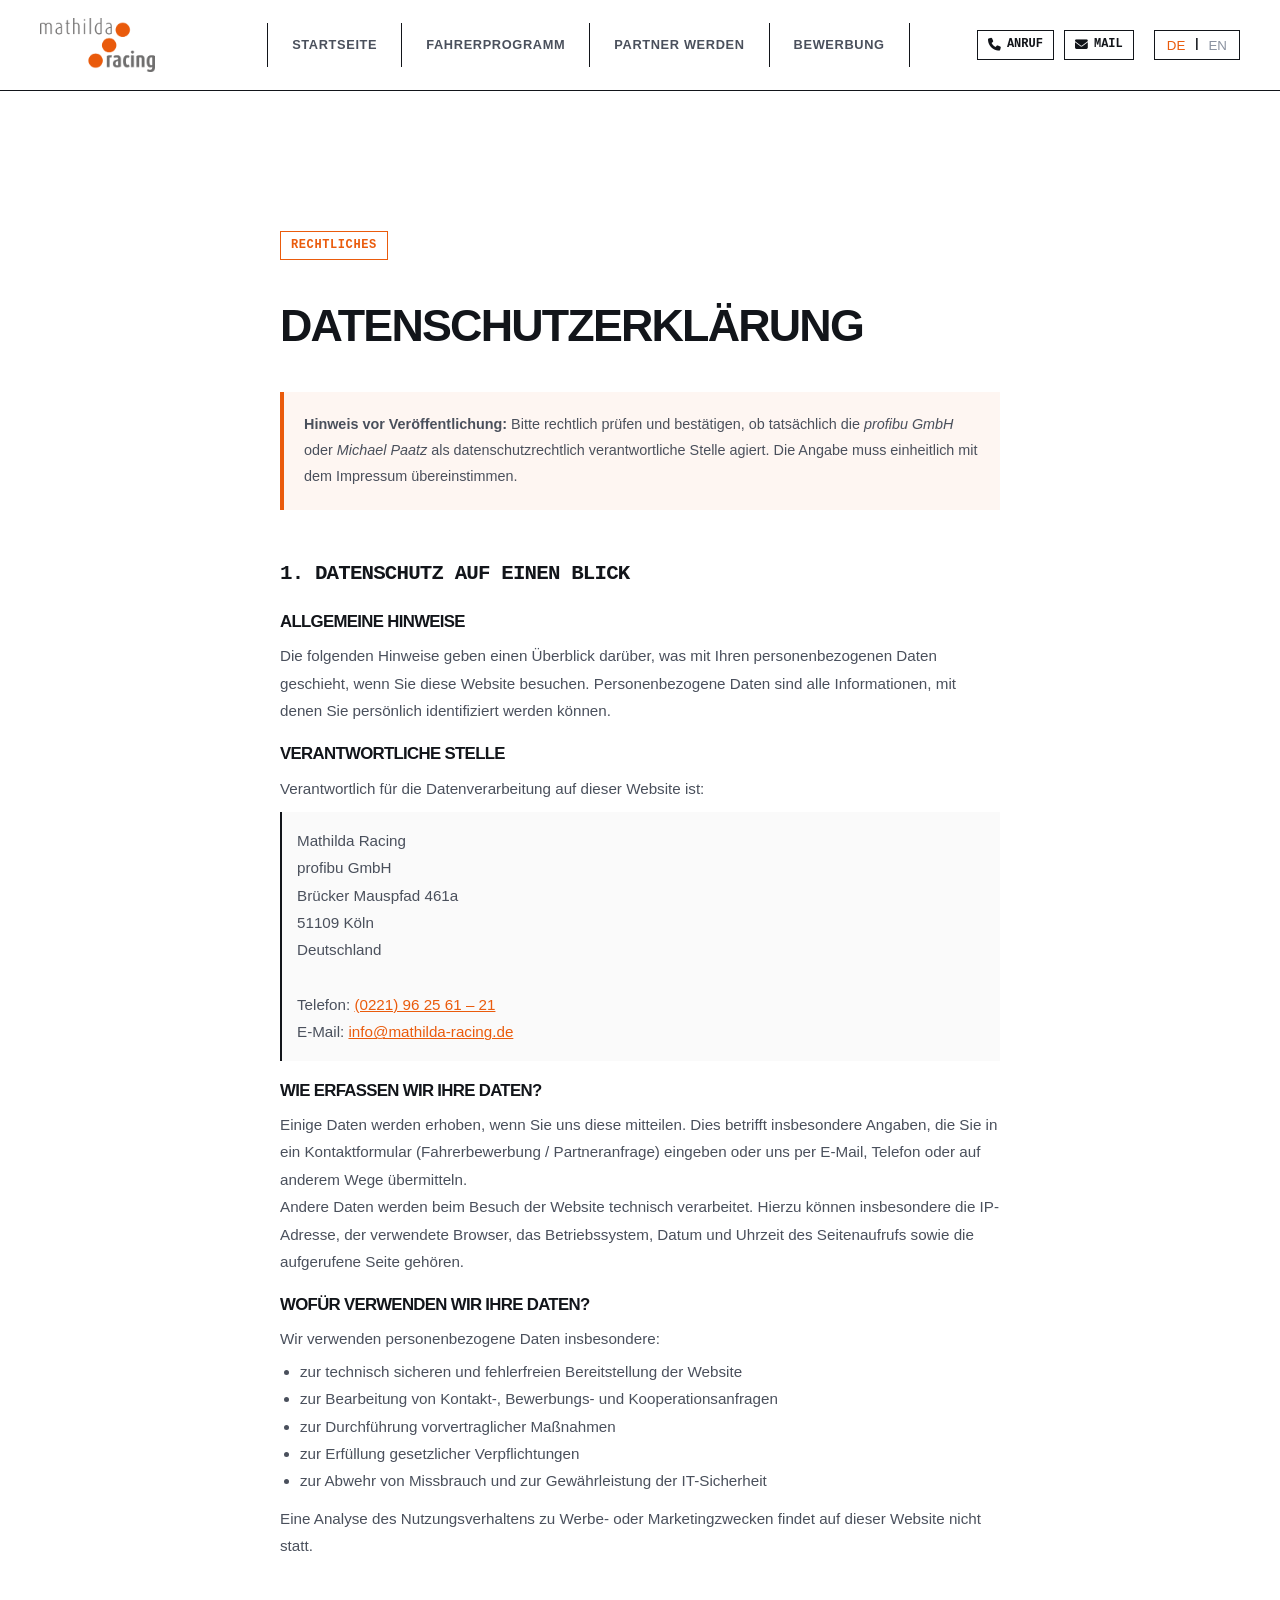
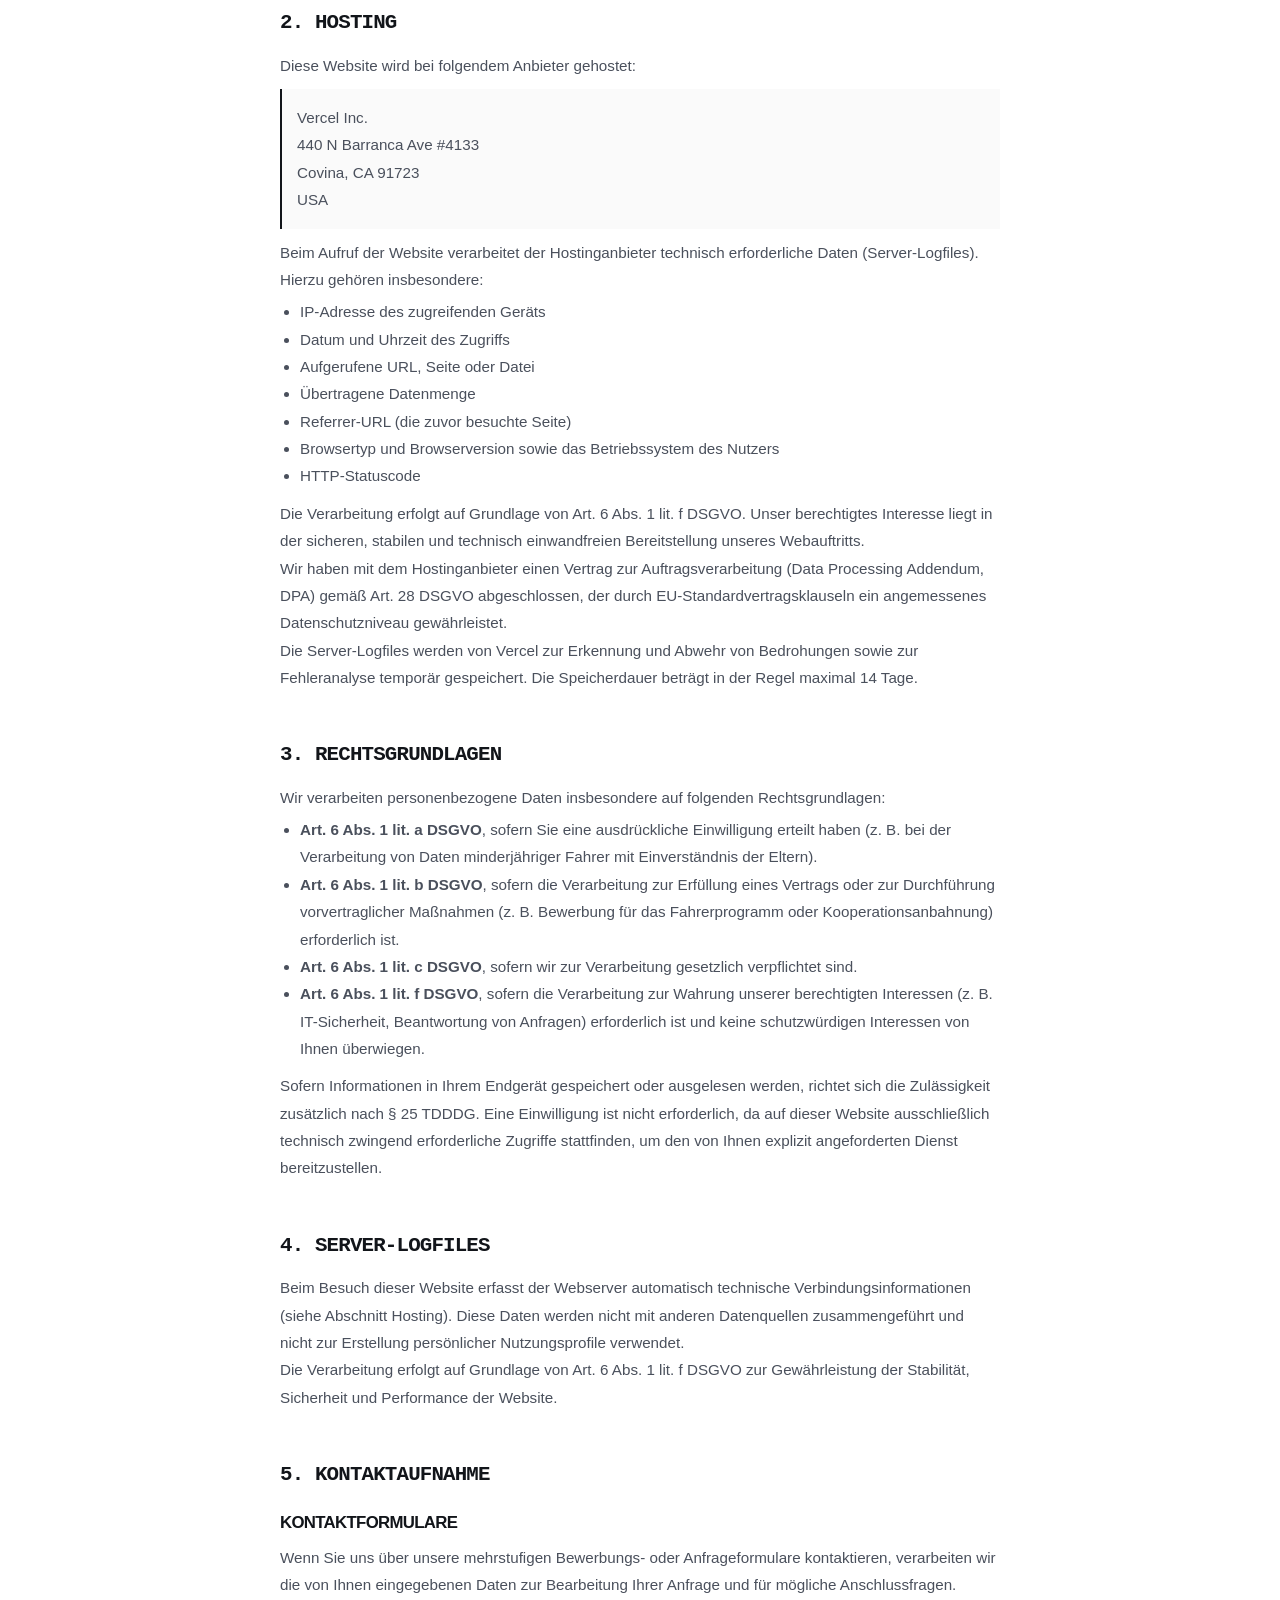
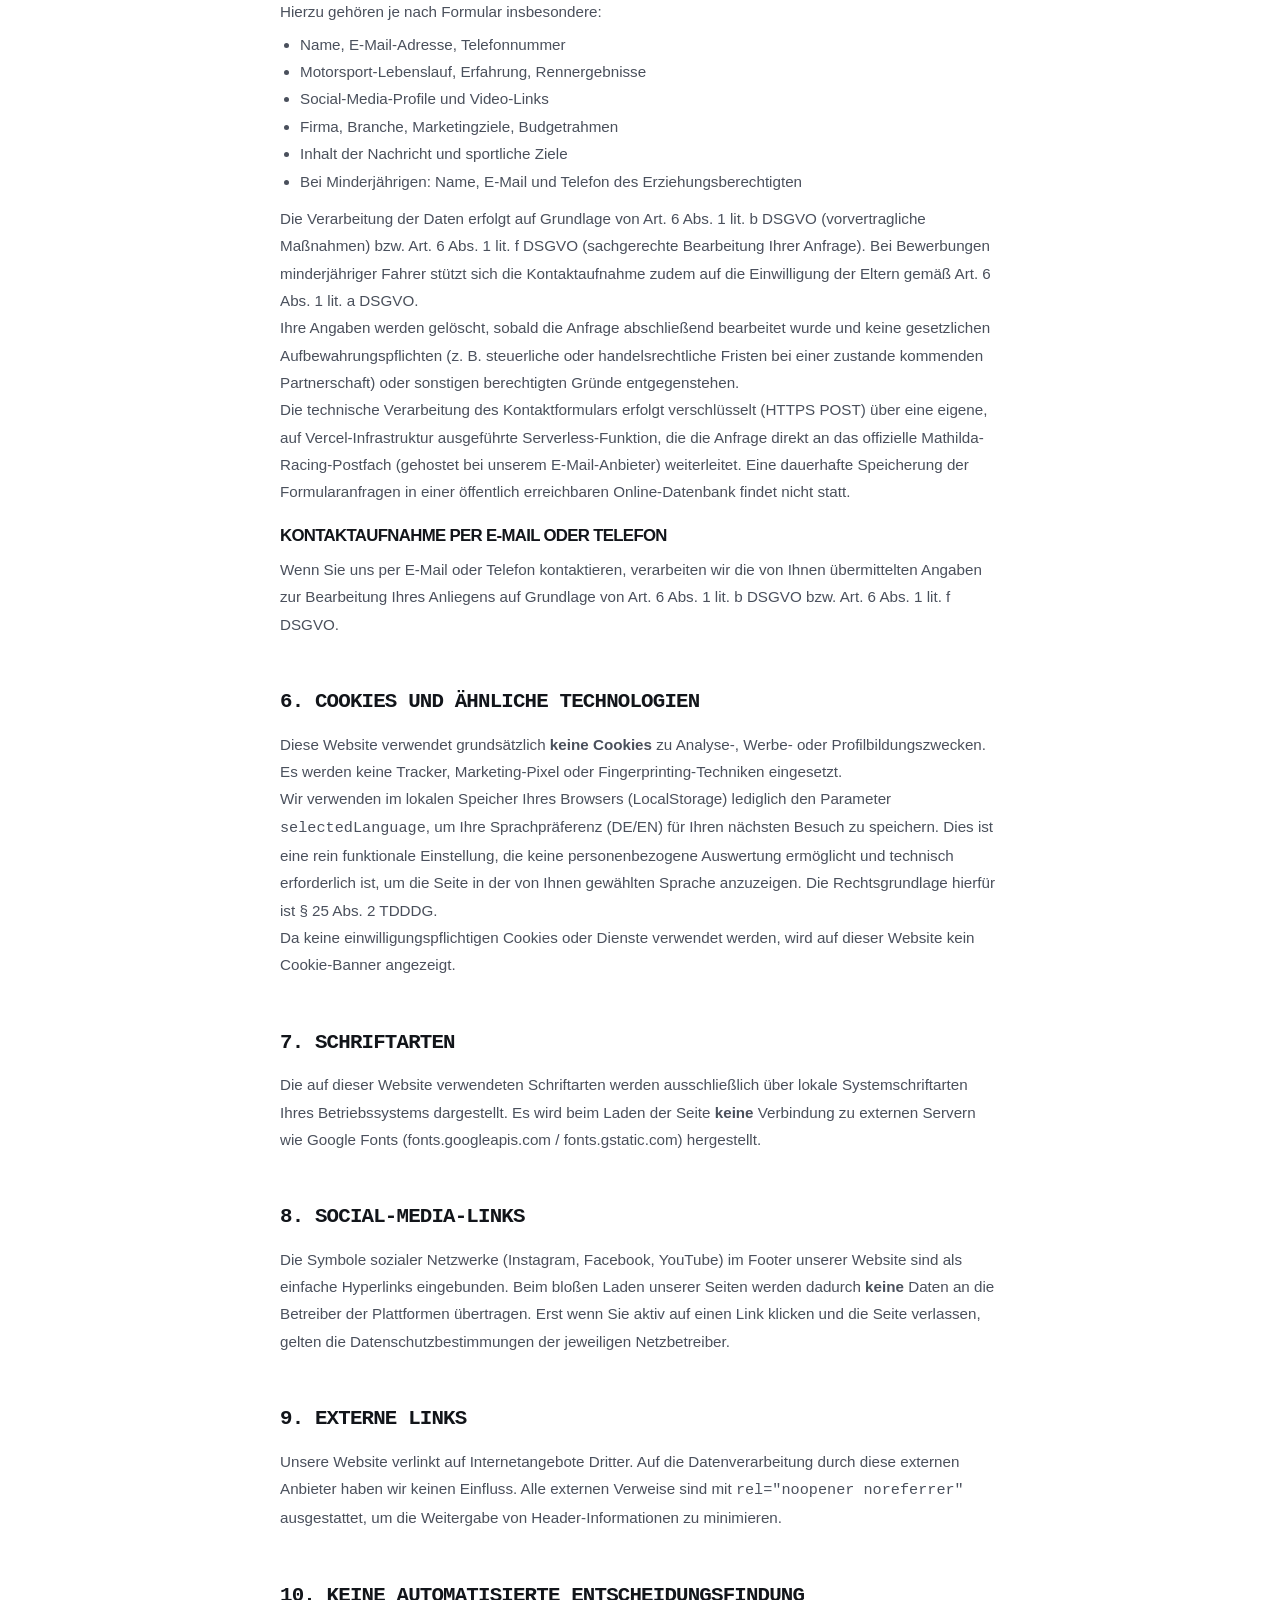
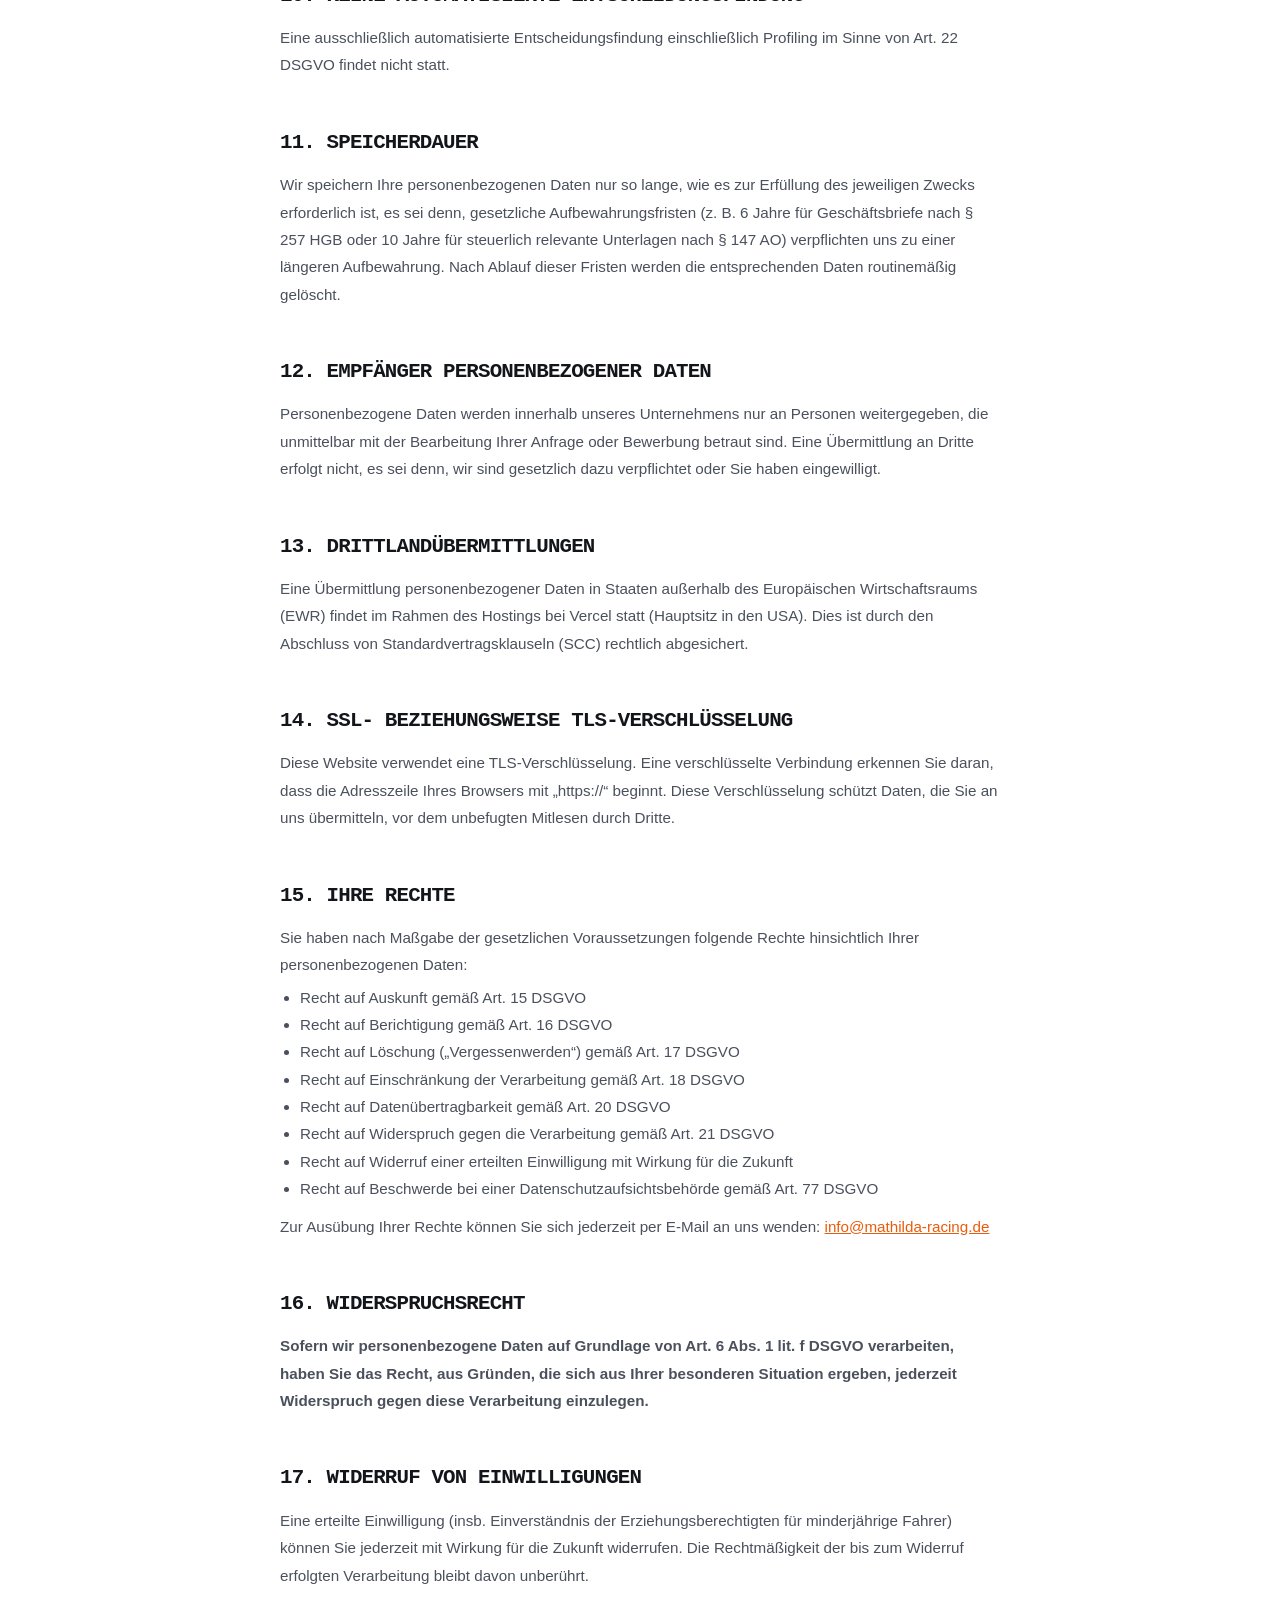
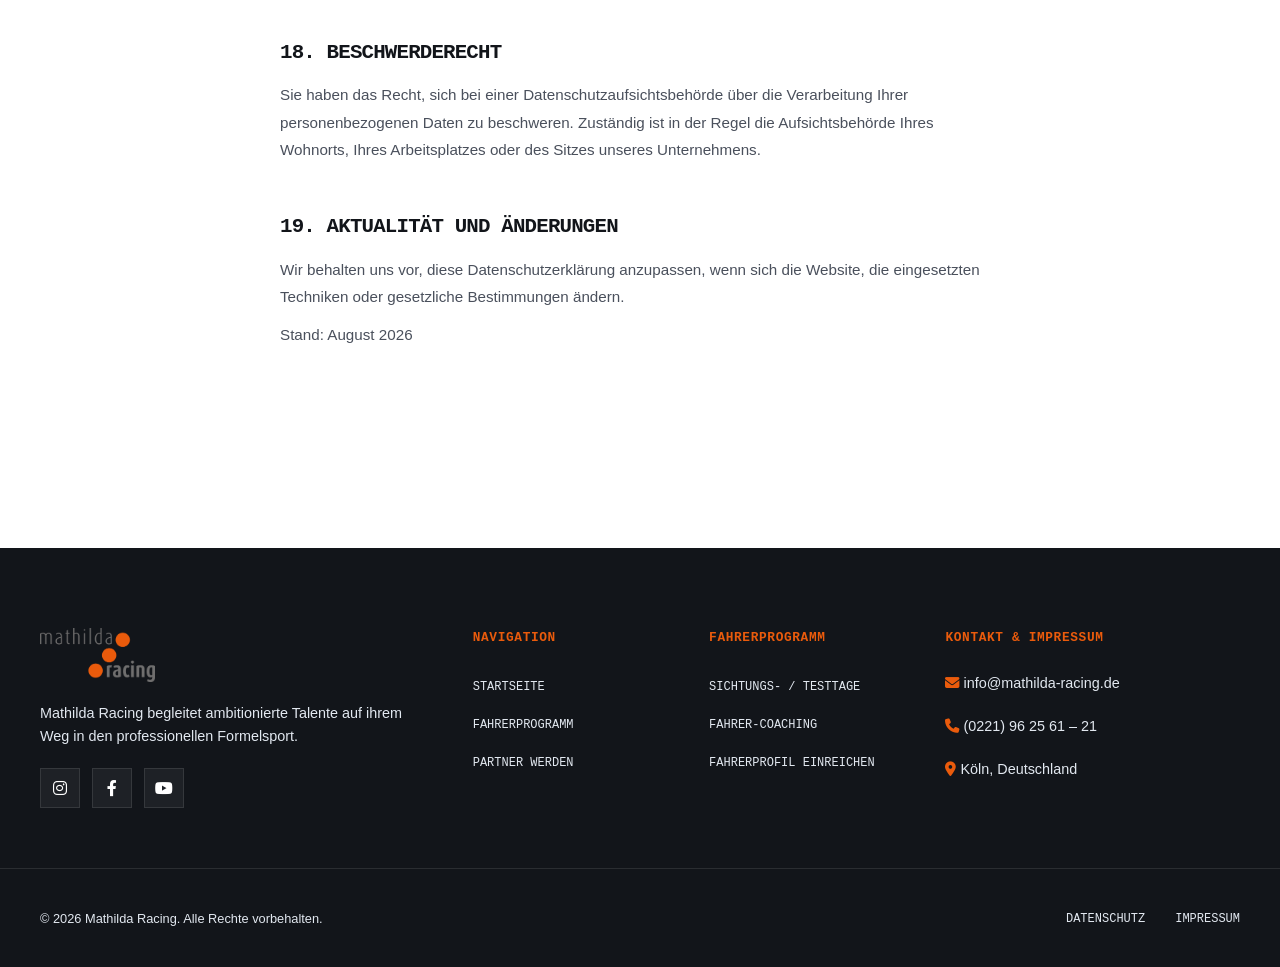
==== commit f847d43c: "feat: turn all phone numbers and emails into clickable links everywhere using real office contact de" ====
--- a/datenschutz.html
+++ b/datenschutz.html
@@ -6,7 +6,7 @@
   <title>Datenschutzerklärung | Mathilda Racing</title>
   
   <!-- CSS Link -->
-  <link rel="stylesheet" href="style.css">
+  <link rel="stylesheet" href="style.css?v=1.0.1">
   
   <!-- FontAwesome Icons (Local) -->
   <link rel="stylesheet" href="assets/font-awesome/css/all.min.css">
@@ -71,8 +71,8 @@
               Brücker Mauspfad 461a<br>
               51109 Köln<br>
               Deutschland<br><br>
-              Telefon: (0221) 96 25 61 – 21<br>
-              E-Mail: info@mathilda-racing.de
+              Telefon: <a href="tel:+4922196256121" style="color: var(--accent); text-decoration: underline;">(0221) 96 25 61 – 21</a><br>
+              E-Mail: <a href="mailto:info@mathilda-racing.de" style="color: var(--accent); text-decoration: underline;">info@mathilda-racing.de</a>
             </p>
 
             <h3 style="color: var(--text-primary); font-size: 1.05rem; margin-top: 15px; margin-bottom: 5px;">Wie erfassen wir Ihre Daten?</h3>
@@ -279,8 +279,8 @@
 
       <div class="footer-col">
         <h4>Kontakt & Impressum</h4>
-        <p><i class="fas fa-envelope text-accent"></i> info@mathilda-racing.de</p>
-        <p><i class="fas fa-phone text-accent"></i> (0221) 96 25 61 – 21</p>
+        <p><i class="fas fa-envelope text-accent"></i> <a href="mailto:info@mathilda-racing.de">info@mathilda-racing.de</a></p>
+        <p><i class="fas fa-phone text-accent"></i> <a href="tel:+4922196256121">(0221) 96 25 61 – 21</a></p>
         <p><i class="fas fa-location-dot text-accent"></i> Köln, Deutschland</p>
       </div>
     </div>
--- a/style.css
+++ b/style.css
@@ -368,12 +368,25 @@
 }
 
 .hero-ctas .btn-secondary {
+  color: var(--text-primary) !important;
+  border: 1px solid var(--border-color) !important;
+  background: transparent !important;
+}
+
+.hero-ctas .btn-secondary:hover {
+  background: var(--border-color) !important;
+  color: #ffffff !important;
+  border-color: var(--border-color) !important;
+}
+
+/* Overrides specifically for the dark Hero background */
+.hero .hero-ctas .btn-secondary {
   color: #ffffff !important;
   border: 1px solid rgba(255, 255, 255, 0.5) !important;
   background: rgba(255, 255, 255, 0.08) !important;
 }
 
-.hero-ctas .btn-secondary:hover {
+.hero .hero-ctas .btn-secondary:hover {
   background: #ffffff !important;
   color: #000000 !important;
   border-color: #ffffff !important;
@@ -1285,6 +1298,16 @@
   color: var(--border-muted);
 }
 
+.footer-col p a {
+  color: inherit;
+  text-decoration: none;
+  transition: var(--transition);
+}
+
+.footer-col p a:hover {
+  color: var(--accent);
+}
+
 .footer-links {
   list-style: none;
 }
@@ -1527,7 +1550,24 @@
   .case-study-hero,
   .teaser-box,
   .partner-pitch {
-    grid-template-columns: 1fr;
+    grid-template-columns: 1fr !important;
+  }
+  .case-study-hero > div:nth-child(2) {
+    border-left: none !important;
+    border-top: 1px solid var(--border-color) !important;
+  }
+  .grid-3-col,
+  .grid-2-col {
+    grid-template-columns: 1fr !important;
+  }
+  .grid-3-col .card,
+  .grid-2-col .card {
+    border-right: none !important;
+    border-bottom: 1px solid var(--border-color) !important;
+  }
+  .grid-3-col .card:last-child,
+  .grid-2-col .card:last-child {
+    border-bottom: none !important;
   }
   .case-study-media img,
   .teaser-image,
@@ -1611,9 +1651,11 @@
     flex-direction: column;
     gap: 12px;
     width: 100%;
+    align-items: center;
   }
   .hero-ctas .btn {
-    width: 100%;
+    width: fit-content;
+    text-align: center;
   }
 
   /* Trust grid -> 1 column */
@@ -1826,7 +1868,6 @@
 
 /* Infinite Sponsor Marquee */
 .sponsor-marquee-section {
-  border-bottom: 1px solid var(--border-color);
   background: rgba(255, 255, 255, 0.01);
   padding: 40px 0;
   overflow: hidden;
@@ -1947,6 +1988,19 @@
   max-height: 80px;
   max-width: 100%;
   object-fit: contain;
+  filter: grayscale(0);
+  opacity: 1;
+  transition: filter 0.3s ease, opacity 0.3s ease;
+}
+
+.series-card.inactive .series-card-logo-wrap img {
+  filter: grayscale(1);
+  opacity: 0.35;
+}
+
+.series-card.active .series-card-logo-wrap img {
+  filter: grayscale(0);
+  opacity: 1;
 }
 
 .series-card-facts {
@@ -2031,4 +2085,27 @@
   .series-card.inactive {
     opacity: 0.5; /* Keep slightly more visible on mobile for visual clues */
   }
-}
+
+  /* Compact mobile section paddings to avoid excessive scrolling and whitespace */
+  .page-section {
+    padding: 60px 0 !important;
+  }
+  .offering-section {
+    padding: 60px 0 !important;
+  }
+  .segmentation-section {
+    padding: 60px 0 !important;
+  }
+  .closing-section {
+    padding: 60px 0 !important;
+  }
+  #general-contact {
+    padding: 60px 0 !important;
+  }
+  #racing-series {
+    padding: 60px 0 !important;
+  }
+  .timeline-section {
+    padding: 60px 0 !important;
+  }
+}
